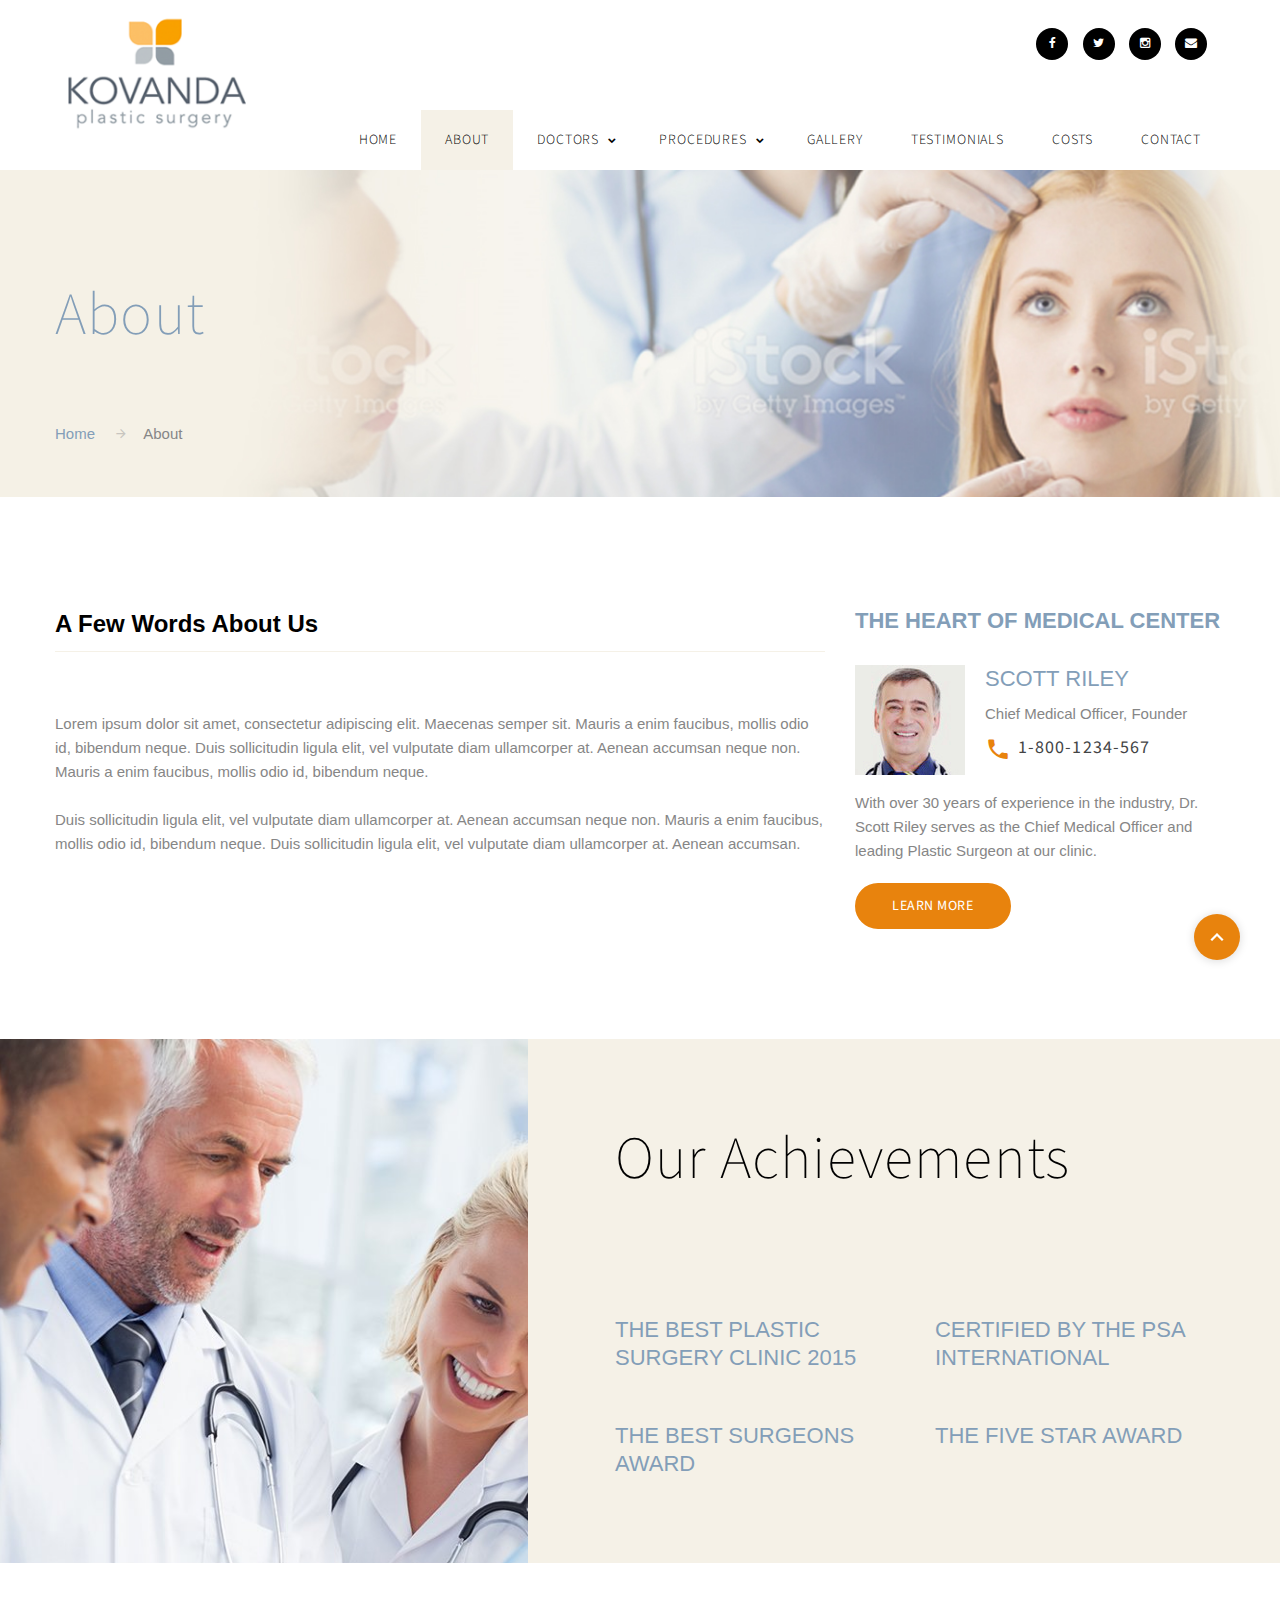
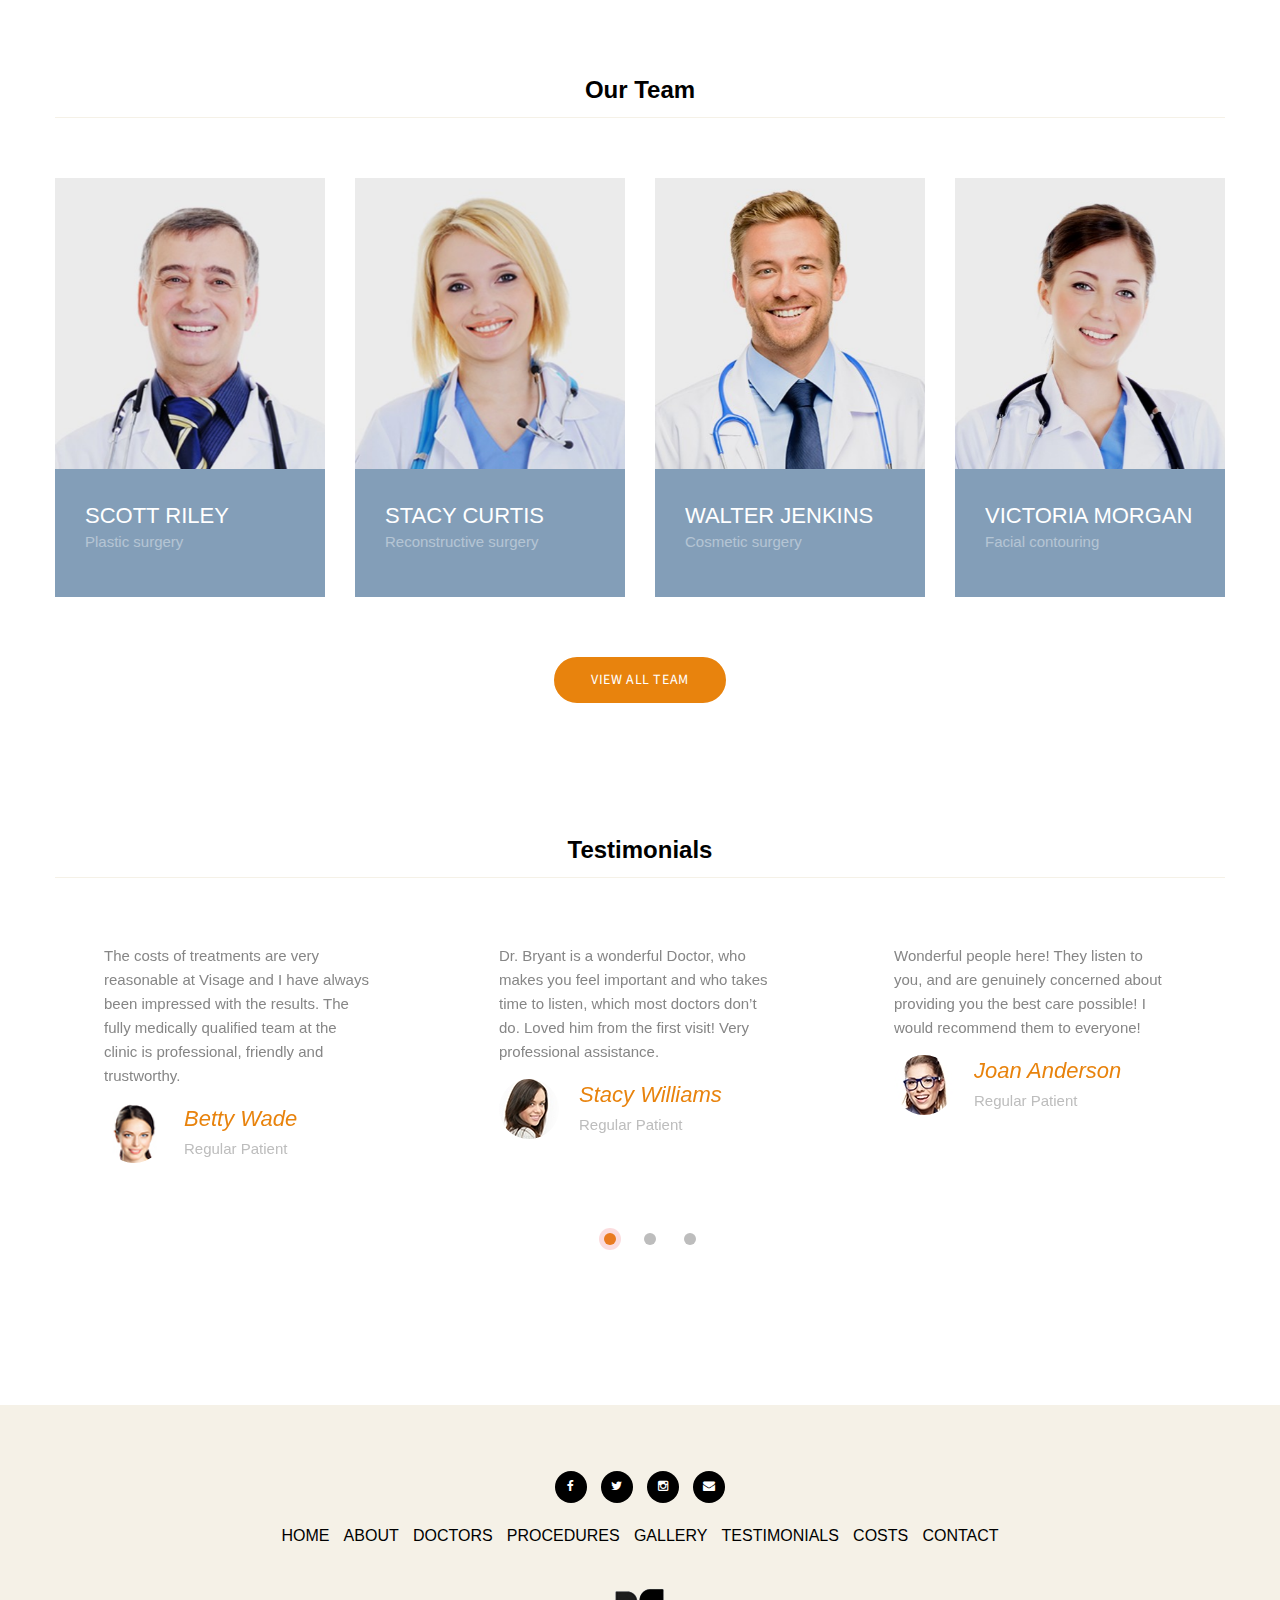
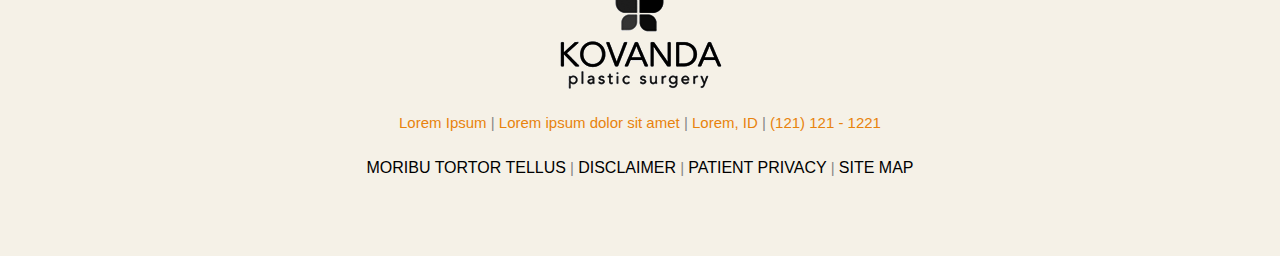
==== about.html @ bd9ad642 "saving before trying something weird" ====
<!DOCTYPE html>
<html lang="en" class="wide wow-animation smoothscroll scrollTo">
  <head>
    <!-- Site Title-->
    <title>Kovanda plastic surgery</title>
    <meta charset="utf-8">
    <meta name="format-detection" content="telephone=no">
    <meta name="viewport" content="width=device-width, height=device-height, initial-scale=1.0, maximum-scale=1.0, user-scalable=0">
    <meta http-equiv="X-UA-Compatible" content="IE=Edge">
    <meta name="keywords" content="Visage design multipurpose template">
    <meta name="date" content="Dec 26">
    <link rel="icon" href="images/favicon.jpg" type="image/x-icon">
    <!-- Stylesheets-->
    <link href="https://fonts.googleapis.com/css?family=Source+Sans+Pro:200,300,400,700,900" rel="stylesheet">
    <link rel="stylesheet" href="css/kovanda.css">
    <link rel="stylesheet" href="css/style.css">
    <!--[if lt IE 10]>
    <div style="background: #212121; padding: 10px 0; box-shadow: 3px 3px 5px 0 rgba(0,0,0,.3); clear: both; text-align:center; position: relative; z-index:1;"><a href="http://windows.microsoft.com/en-US/internet-explorer/"><img src="images/ie8-panel/warning_bar_0000_us.jpg" border="0" height="42" width="820" alt="You are using an outdated browser. For a faster, safer browsing experience, upgrade for free today."></a></div>
    <script src="js/html5shiv.min.js"></script>
    <![endif]-->
  </head>
  <body>
    <!-- Page-->
    <div class="page text-center">
      <!-- Page Head-->
      <header class="page-head">
        <!-- RD Navbar minimal-->
        <div class="rd-navbar-wrap">
          <nav data-md-device-layout="rd-navbar-fixed" data-lg-device-layout="rd-navbar-static" class="rd-navbar rd-navbar-minimal rd-navbar-light" data-lg-auto-height="true" data-md-layout="rd-navbar-static" data-lg-layout="rd-navbar-static" data-lg-stick-up="true">
            <div class="rd-navbar-inner">
              <div class="rd-navbar-top-panel">
                <address class="contact-info reveal-sm-inline-block text-left offset-none">
                  <div class="rd-navbar-brand veil reveal-md-inline-block"><a href="index.html"><img width='203' height='70' class='img-responsive' src='images/logo.png' alt=''/></a></div>
                </address>
                <!--Navbar Brand-->
                <ul class="list-inline">
                  <li><a href="http://facebook.com" class="icon fa fa-facebook icon-xxs icon-circle icon-gray-light"></a></li>
                  <li><a href="http://twitter.com" class="icon fa fa-twitter icon-xxs icon-circle icon-gray-light"></a></li>
                  <li><a href="http://instagram.com" class="icon fa fa-instagram icon-xxs icon-circle icon-gray-light"></a></li>
                  <li style="margin-right: 18px"><a href="http://instagram.com" class="icon fa fa-envelope icon-xxs icon-circle icon-gray-light"></a></li>
                            
                </ul>
              </div>
              <!-- RD Navbar Panel-->
              <div class="rd-navbar-panel">
                <!-- RD Navbar Toggle-->
                <button data-rd-navbar-toggle=".rd-navbar, .rd-navbar-nav-wrap" class="rd-navbar-toggle"><span></span></button>
                <!--Navbar Brand-->
                <div class="rd-navbar-brand veil-md"><a href="index.html"><img width='203' height='70' class='img-responsive' src='images/logo.png' alt=''/></a></div>
                <button data-rd-navbar-toggle=".rd-navbar, .rd-navbar-top-panel" class="rd-navbar-top-panel-toggle"><span></span></button>
              </div>
              <div class="rd-navbar-menu-wrap">
                <div class="rd-navbar-nav-wrap">
                  <div class="rd-navbar-mobile-scroll">
                    <!--Navbar Brand Mobile-->
                    <div class="rd-navbar-mobile-brand"><a href="index.html"><img width='203' height='70' class='img-responsive' src='images/logo-dark.png' alt=''/></a></div>
                    
                    <!-- RD Navbar Nav-->
                    <ul class="rd-navbar-nav">
                      <li><a href="index.html"><span>Home</span></a>
                      </li>
                      <li class="active"><a href="about.html"><span>About</span></a>
                      </li>
                      <li><a href="our-team.html"><span>Doctors</span></a>
                      <ul class="rd-navbar-dropdown">
                          <li><a href="team-member.html"><span class="text-middle">Dr John Doe</span></a>
                          </li>
                          <li><a href="team-member.html"><span class="text-middle">Dr Cristina Bozas</span></a>
                          </li>
                          <li><a href="team-member.html"><span class="text-middle">Dr Christian Portland</span></a>
                          </li>
                          <li><a href="team-member.html"><span class="text-middle">Dr Kent</span></a>
                          </li>
                        </ul>
                      </li>
                      
                      <li><a href="services.html"><span>Procedures</span></a>
                      <ul class="rd-navbar-dropdown">
                          <li><a href="procedure.html"><span class="text-middle">Facelift</span></a>
                          </li>
                          <li><a href="procedure.html"><span class="text-middle">Breast Augmentation</span></a>
                          </li>
                          <li><a href="procedure.html"><span class="text-middle">Tummy Tuck</span></a>
                          </li>
                          <li><a href="procedure.html"><span class="text-middle">Liposuction</span></a>
                          </li>
                        </ul>
                      </li>
              
                      <li><a href="grid-gallery.html"><span>Gallery</span></a>
                      </li>

                      <li><a href="testimonials.html"><span>Testimonials</span></a>
                      </li>
                      
                      <li><a href="costs.html"><span>Costs</span></a>
                      </li>

                      <li><a href="contacts.html"><span>Contact</span></a>
                      </li>
                    </ul>
                  </div>
                </div>
                <!--RD Navbar Search-->
                
              </div>
            </div>
          </nav>
        </div>
      </header>
      <!-- Modern Breadcrumbs-->
      <section class="breadcrumb-modern text-md-left" style="background-image: url(images/backgrounds/background-breadcrumbs-01-1920x345.jpg)">
        <div class="shell section-34 section-md-top-110 section-md-bottom-41">
          <h2>About</h2>
          <ul class="list-inline list-inline-arrows p offset-top-34 offset-md-top-70">
            <li><a href="index.html" class="breadcrumbsheader">Home</a></li>
            <li>About
            </li>
          </ul>
        </div>
      </section>
      <!-- Page Content-->
      <main class="page-content">
        <!-- a few words about us-->
        <section class="section-98 section-sm-110 text-left">
          <div class="shell">
            <div class="range range-xs-center">
              <div class="cell-xs-10 cell-md-8">
                <h4>A Few Words About Us</h4>
                <hr class="text-subline">
                <div class="offset-top-41 offset-lg-top-60">
                  <p>Lorem ipsum dolor sit amet, consectetur adipiscing elit. Maecenas semper sit. Mauris a enim faucibus, mollis odio id, bibendum neque. Duis sollicitudin ligula elit, vel vulputate diam ullamcorper at. Aenean accumsan neque non. Mauris a enim faucibus, mollis odio id, bibendum neque.<br><br>
Duis sollicitudin ligula elit, vel vulputate diam ullamcorper at. Aenean accumsan neque non. Mauris a enim faucibus, mollis odio id, bibendum neque. Duis sollicitudin ligula elit, vel vulputate diam ullamcorper at. Aenean accumsan.</p>
                </div>
              </div>
              <div class="cell-xs-10 cell-md-4 offset-top-41 offset-md-top-0">
                <h5 style="font-weight:900;">the heart of medical center</h5>
                <div class="offset-top-30">
                  <div class="unit unit-xl-horizontal unit-lg-horizontal unit-md-vertical unit-sm-horizontal unit-xs-horizontal unit-spacing-sm">
                    <div class="unit-left"><img src="images/users/user-scott-riley-110x110.jpg" width="110" height="110" alt="" class="img-responsive"/>
                    </div>
                    <div class="unit-body">
                      <h5>Scott Riley</h5>
                      <p>Chief Medical Officer, Founder</p>
                      <div class="p unit unit-spacing-xxs unit-horizontal">
                        <div class="unit-left"><span class="icon icon-xs mdi mdi-phone text-primary"></span></div>
                        <div class="unit-body"><a href="callto:#" class="h6">1-800-1234-567</a></div>
                      </div>
                    </div>
                  </div>
                  <p>With over 30 years of experience in the industry, Dr. Scott Riley serves as the Chief Medical Officer and leading Plastic Surgeon at our clinic.</p>
                  <div class="offset-top-20">
                    <a href="team-member.html" class="btn btn-primary btn-ellipse">Learn More</a>
                  </div>
                </div>
              </div>
            </div>
          </div>
        </section>
        <!-- Our Achievements-->
        <section class="text-sm-left bg-white-liac">
          <div class="shell-wide">
            <div class="range range-xs-center">
              <div class="cell-lg-5 cell-xl-4 section-90 section-md-122 context-md-dark bg-image-md-fullwidth-1 bg-image-md-fullwidth-1-left veil reveal-lg-block"></div>
              <div class="cell-sm-10 cell-md-12 cell-lg-7 cell-xl-8 section-85">
                <div class="inset-md-left-60 inset-xl-left-100">
                  <h2 style="color:#000">Our Achievements</h2>
                  
                  <div class="offset-sm-top-40 offset-top-70">
                    <div class="range">
                      <div class="cell-md-12 cell-xl-9">
                        <div class="range">
                          <div class="cell-md-6 offset-md-top-50">
                            <!-- Icon Box Type 2-->
                            <div class="unit unit-sm unit-sm-horizontal unit-spacing-sm text-sm-left unit-middle">
                              <div class="unit-body">
                                <h5>The Best Plastic Surgery Clinic 2015</h5>
                              </div>
                            </div>
                          </div>
                          <div class="cell-md-6 offset-md-top-50">
                            <!-- Icon Box Type 2-->
                            <div class="unit unit-sm unit-sm-horizontal unit-spacing-sm text-sm-left unit-middle">
                              <div class="unit-body">
                                <h5>Certified by the PSA International</h5>
                              </div>
                            </div>
                          </div>
                          <div class="cell-md-6 offset-md-top-50">
                            <!-- Icon Box Type 2-->
                            <div class="unit unit-sm unit-sm-horizontal unit-spacing-sm text-sm-left unit-middle">
                              <div class="unit-body">
                                <h5>The Best Surgeons Award</h5>
                              </div>                            
                            </div>
                          </div>
                          <div class="cell-md-6 offset-md-top-50">
                            <!-- Icon Box Type 2-->
                            <div class="unit unit-sm unit-sm-horizontal unit-spacing-sm text-sm-left unit-middle">
                              <div class="unit-body">
                                <h5>The Five Star Award</h5>
                              </div>
                            </div>
                          </div>
                        </div>
                      </div>
                    </div>
                  </div>
                </div>
              </div>
            </div>
          </div>
        </section>
        <!-- Our team-->
        <section class="section-98 section-sm-110">
          <div class="shell">
            <h4>Our Team</h4>
            <hr class="text-subline">
            <div class="offset-top-41 offset-lg-top-60">
              <div class="range range-xs-center">
                <div class="cell-xs-8 cell-sm-7 cell-md-3">
                  <!-- Thumbnail Josip-->
                  <figure class="thumbnail-josip"><a href="team-member.html"><img width="270" height="270" src="images/pages/our-team-05-384x410.jpg" alt=""/></a>
                    <div class="thumbnail-desc">
                      <h5 class="thumbnail-josip-title text-bold text-white">Scott Riley</h5>
                      <p class="veil reveal-md-block text-white offset-top-0">Plastic surgery</p>
                    </div>
                    <figcaption><a href="team-member.html" class="btn btn-block btn-rect text-md-left btn-java">view full profile</a></figcaption>
                  </figure>
                </div>
                <div class="cell-xs-8 cell-sm-7 cell-md-3 offset-top-41 offset-md-top-0">
                  <!-- Thumbnail Josip-->
                  <figure class="thumbnail-josip"><a href="team-member.html"><img width="270" height="270" src="images/pages/our-team-09-384x410.jpg" alt=""/></a>
                    <div class="thumbnail-desc">
                      <h5 class="thumbnail-josip-title text-bold text-white">Stacy Curtis</h5>
                      <p class="veil reveal-md-block text-white offset-top-0">Reconstructive surgery</p>
                    </div>
                    <figcaption><a href="team-member.html" class="btn btn-block btn-rect text-md-left btn-java">view full profile</a></figcaption>
                  </figure>
                </div>
                <div class="cell-xs-8 cell-sm-7 cell-md-3 offset-top-41 offset-md-top-0">
                  <!-- Thumbnail Josip-->
                  <figure class="thumbnail-josip"><a href="team-member.html"><img width="270" height="270" src="images/pages/our-team-07-384x410.jpg" alt=""/></a>
                    <div class="thumbnail-desc">
                      <h5 class="thumbnail-josip-title text-bold text-white">Walter Jenkins</h5>
                      <p class="veil reveal-md-block text-white offset-top-0">Cosmetic surgery</p>
                    </div>
                    <figcaption><a href="team-member.html" class="btn btn-block btn-rect text-md-left btn-java">view full profile</a></figcaption>
                  </figure>
                </div>
                <div class="cell-xs-8 cell-sm-7 cell-md-3 offset-top-41 offset-md-top-0">
                  <!-- Thumbnail Josip-->
                  <figure class="thumbnail-josip"><a href="team-member.html"><img width="270" height="270" src="images/pages/our-team-08-384x410.jpg" alt=""/></a>
                    <div class="thumbnail-desc">
                      <h5 class="thumbnail-josip-title text-bold text-white">Victoria Morgan</h5>
                      <p class="veil reveal-md-block text-white offset-top-0">Facial contouring</p>
                    </div>
                    <figcaption><a href="team-member.html" class="btn btn-block btn-rect text-md-left btn-java">view full profile</a></figcaption>
                  </figure>
                </div>
              </div>
              
              <div class="offset-top-60"><a href="our-team.html" class="btn btn-ellipse btn-primary">View all Team</a></div>
            </div>
          </div>
        </section>
        <!-- testimonials-->
        <section class="section-20 section-sm-20">
          <div class="shell">
            <h4>Testimonials</h4>
            <hr class="text-subline">
            <div class="offset-top-66">
              <div data-loop="false" data-margin="15" data-items="1" data-dots="true" data-mouse-drag="false" data-md-items="3" data-nav="false" class="owl-carousel owl-carousel-default owl-carousel-class-light">
                <div class="owl-item">
                  <blockquote class="quote quote-classic">
                    <div class="quote-body">
                      <p class="text-gray-dark font-size-15">
                        <q>The costs of treatments are very reasonable at Visage and I have always been impressed with the results. The fully medically qualified team at the clinic is professional, friendly and trustworthy.</q>
                      </p>
                      <div class="quote-meta unit unit-horizontal unit-spacing-sm unit-middle">
                        <div class="unit-left unit-item-narrow"><img width="60" height="60" src="images/users/user-betty-wade-60x60.jpg" alt="" class="img-circle quote-img"/></div>
                        <div class="unit-body unit-item-wide">
                          <h5 class="quote-author text-capitalize text-bold text-primary">
                            <cite class="text-normal">Betty Wade</cite>
                          </h5>
                          <p class="quote-desc text-capitalize text-gray">Regular Patient</p>
                        </div>
                      </div>
                    </div>
                  </blockquote>
                </div>
                <div class="owl-item">
                  <blockquote class="quote quote-classic">
                    <div class="quote-body">
                      <p class="text-gray-dark font-size-15">
                        <q>Dr. Bryant is a wonderful Doctor, who makes you feel important and who takes time to listen, which most doctors don’t do. Loved him from the first visit! Very professional assistance.</q>
                      </p>
                      <div class="quote-meta unit unit-horizontal unit-spacing-sm unit-middle">
                        <div class="unit-left unit-item-narrow"><img width="60" height="60" src="images/users/user-bryan-green-60x60.jpg" alt="" class="img-circle quote-img"/></div>
                        <div class="unit-body unit-item-wide">
                          <h5 class="quote-author text-capitalize text-bold text-primary">
                            <cite class="text-normal">Stacy Williams</cite>
                          </h5>
                          <p class="quote-desc text-capitalize text-gray">Regular Patient</p>
                        </div>
                      </div>
                    </div>
                  </blockquote>
                </div>
                <div class="owl-item">
                  <blockquote class="quote quote-classic">
                    <div class="quote-body">
                      <p class="text-gray-dark font-size-15">
                        <q>Wonderful people here! They listen to you, and are genuinely concerned about providing you the best care possible! I would recommend them to everyone!</q>
                      </p>
                      <div class="quote-meta unit unit-horizontal unit-spacing-sm unit-middle">
                        <div class="unit-left unit-item-narrow"><img width="60" height="60" src="images/users/user-joan-anderson-60x60.jpg" alt="" class="img-circle quote-img"/></div>
                        <div class="unit-body unit-item-wide">
                          <h5 class="quote-author text-capitalize text-bold text-primary">
                            <cite class="text-normal">Joan Anderson</cite>
                          </h5>
                          <p class="quote-desc text-capitalize text-gray">Regular Patient</p>
                        </div>
                      </div>
                    </div>
                  </blockquote>
                </div>
                <div class="owl-item">
                  <blockquote class="quote quote-classic">
                    <div class="quote-body">
                      <p class="text-gray-dark font-size-15">
                        <q>The costs of treatments are very reasonable at Visage and I have always been impressed with the results. The fully medically qualified team at the clinic is professional, friendly and trustworthy.</q>
                      </p>
                      <div class="quote-meta unit unit-horizontal unit-spacing-sm unit-middle">
                        <div class="unit-left unit-item-narrow"><img width="60" height="60" src="images/users/user-betty-wade-60x60.jpg" alt="" class="img-circle quote-img"/></div>
                        <div class="unit-body unit-item-wide">
                          <h5 class="quote-author text-capitalize text-bold text-primary">
                            <cite class="text-normal">Betty Wade</cite>
                          </h5>
                          <p class="quote-desc text-capitalize text-gray text-italic">Regular Patient</p>
                        </div>
                      </div>
                    </div>
                  </blockquote>
                </div>
                <div class="owl-item">
                  <blockquote class="quote quote-classic">
                    <div class="quote-body">
                      <p class="text-gray-dark font-size-15">
                        <q>Dr. Bryant is a wonderful Doctor, who makes you feel important and who takes time to listen, which most doctors don’t do. Loved him from the first visit! Very professional assistance.</q>
                      </p>
                      <div class="quote-meta unit unit-horizontal unit-spacing-sm unit-middle">
                        <div class="unit-left unit-item-narrow"><img width="60" height="60" src="images/users/user-bryan-green-60x60.jpg" alt="" class="img-circle quote-img"/></div>
                        <div class="unit-body unit-item-wide">
                          <h5 class="quote-author text-capitalize text-bold text-primary">
                            <cite class="text-normal">Stacy Williams</cite>
                          </h5>
                          <p class="quote-desc text-capitalize text-gray text-italic">Regular Patient</p>
                        </div>
                      </div>
                    </div>
                  </blockquote>
                </div>
                <div class="owl-item">
                  <blockquote class="quote quote-classic">
                    <div class="quote-body">
                      <p class="text-gray-dark font-size-15">
                        <q>Wonderful people here! They listen to you, and are genuinely concerned about providing you the best care possible! I would recommend them to everyone!</q>
                      </p>
                      <div class="quote-meta unit unit-horizontal unit-spacing-sm unit-middle">
                        <div class="unit-left unit-item-narrow"><img width="60" height="60" src="images/users/user-joan-anderson-60x60.jpg" alt="" class="img-circle quote-img"/></div>
                        <div class="unit-body unit-item-wide">
                          <h5 class="quote-author text-capitalize text-bold text-primary">
                            <cite class="text-normal">Joan Anderson</cite>
                          </h5>
                          <p class="quote-desc text-capitalize text-gray text-italic">Regular Patient</p>
                        </div>
                      </div>
                    </div>
                  </blockquote>
                </div>
                <div class="owl-item">
                  <blockquote class="quote quote-classic">
                    <div class="quote-body">
                      <p class="text-gray-dark font-size-15">
                        <q>The costs of treatments are very reasonable at Visage and I have always been impressed with the results. The fully medically qualified team at the clinic is professional, friendly and trustworthy.</q>
                      </p>
                      <div class="quote-meta unit unit-horizontal unit-spacing-sm unit-middle">
                        <div class="unit-left unit-item-narrow"><img width="60" height="60" src="images/users/user-betty-wade-60x60.jpg" alt="" class="img-circle quote-img"/></div>
                        <div class="unit-body unit-item-wide">
                          <h5 class="quote-author text-capitalize text-bold text-primary">
                            <cite class="text-normal">Betty Wade</cite>
                          </h5>
                          <p class="quote-desc text-capitalize text-gray text-italic">Regular Patient</p>
                        </div>
                      </div>
                    </div>
                  </blockquote>
                </div>
                <div class="owl-item">
                  <blockquote class="quote quote-classic">
                    <div class="quote-body">
                      <p class="text-gray-dark font-size-15">
                        <q>Dr. Bryant is a wonderful Doctor, who makes you feel important and who takes time to listen, which most doctors don’t do. Loved him from the first visit! Very professional assistance.</q>
                      </p>
                      <div class="quote-meta unit unit-horizontal unit-spacing-sm unit-middle">
                        <div class="unit-left unit-item-narrow"><img width="60" height="60" src="images/users/user-bryan-green-60x60.jpg" alt="" class="img-circle quote-img"/></div>
                        <div class="unit-body unit-item-wide">
                          <h5 class="quote-author text-capitalize text-bold text-primary">
                            <cite class="text-normal">Stacy Williams</cite>
                          </h5>
                          <p class="quote-desc text-capitalize text-gray text-italic">Regular Patient</p>
                        </div>
                      </div>
                    </div>
                  </blockquote>
                </div>
                <div class="owl-item">
                  <blockquote class="quote quote-classic">
                    <div class="quote-body">
                      <p class="text-gray-dark font-size-15">
                        <q>Wonderful people here! They listen to you, and are genuinely concerned about providing you the best care possible! I would recommend them to everyone!</q>
                      </p>
                      <div class="quote-meta unit unit-horizontal unit-spacing-sm unit-middle">
                        <div class="unit-left unit-item-narrow"><img width="60" height="60" src="images/users/user-joan-anderson-60x60.jpg" alt="" class="img-circle quote-img"/></div>
                        <div class="unit-body unit-item-wide">
                          <h5 class="quote-author text-capitalize text-bold text-primary">
                            <cite class="text-normal">Joan Anderson</cite>
                          </h5>
                          <p class="quote-desc text-capitalize text-gray text-italic">Regular Patient</p>
                        </div>
                      </div>
                    </div>
                  </blockquote>
                </div>
              </div>
            </div>
          </div>
        </section>
      </main>
      <!-- Page Footer-->
      <!-- Default footer-->
      <footer class="section-relative section-34 section-md-66 page-footer context-light">
        <div class="shell">
          <div class="inset-xl-left-30">
            <div class="range-sm-center">
              <ul class="list-inline">
                <li><a href="http://facebook.com" class="icon fa fa-facebook icon-xxs icon-circle icon-gray-light"></a></li>
                <li><a href="http://twitter.com" class="icon fa fa-twitter icon-xxs icon-circle icon-gray-light"></a></li>
                <li><a href="http://instagram.com" class="icon fa fa-instagram icon-xxs icon-circle icon-gray-light"></a></li>
                <li><a href="http://instagram.com" class="icon fa fa-envelope icon-xxs icon-circle icon-gray-light"></a></li>            
              </ul>
          </div>
          <div class="range range-sm-center">
              <ul class="list-inline footermenu">
                <li><a href="index.html">Home</a></li>
                <li><a href="about.html">About</a></li>
                <li><a href="our_team.html">Doctors</a></li>
                <li><a href="services.html">Procedures</a></li>
                <li><a href="grid-gallery.html">Gallery</a></li>
                <li><a href="testimonials.html">Testimonials</a></li>
                <li><a href="costs.html">Costs</a></li>
                <li><a href="contacts.html">Contact</a></li>              
              </ul>
          </div>
          <div class="offset-top-20">
            <img src="images/logo-dark.png">
          </div>
          <div class="offset-top-20">
            <p><a href="">Lorem Ipsum</a> | <a href="">Lorem ipsum dolor sit amet</a> | <a href="">Lorem, ID</a> | <a href="">(121) 121 - 1221</a>
          </div>
          <div class="offset-top-20 footermenu">
            <p><a href="">Moribu Tortor Tellus</a> | <a href="">Disclaimer</a> | <a href="">Patient Privacy</a> | <a href="">Site Map</a>
          </div>
        </div>
      </footer>
    </div>
    <!-- Global Mailform Output-->
    <div id="form-output-global" class="snackbars"></div>
    <!-- PhotoSwipe Gallery-->
    <div tabindex="-1" role="dialog" aria-hidden="true" class="pswp">
      <div class="pswp__bg"></div>
      <div class="pswp__scroll-wrap">
        <div class="pswp__container">
          <div class="pswp__item"></div>
          <div class="pswp__item"></div>
          <div class="pswp__item"></div>
        </div>
        <div class="pswp__ui pswp__ui--hidden">
          <div class="pswp__top-bar">
            <div class="pswp__counter"></div>
            <button title="Close (Esc)" class="pswp__button pswp__button--close"></button>
            <button title="Share" class="pswp__button pswp__button--share"></button>
            <button title="Toggle fullscreen" class="pswp__button pswp__button--fs"></button>
            <button title="Zoom in/out" class="pswp__button pswp__button--zoom"></button>
            <div class="pswp__preloader">
              <div class="pswp__preloader__icn">
                <div class="pswp__preloader__cut">
                  <div class="pswp__preloader__donut"></div>
                </div>
              </div>
            </div>
          </div>
          <div class="pswp__share-modal pswp__share-modal--hidden pswp__single-tap">
            <div class="pswp__share-tooltip"></div>
          </div>
          <button title="Previous (arrow left)" class="pswp__button pswp__button--arrow--left"></button>
          <button title="Next (arrow right)" class="pswp__button pswp__button--arrow--right"></button>
          <div class="pswp__caption">
            <div class="pswp__caption__center"></div>
          </div>
        </div>
      </div>
    </div>
    <!-- Java script-->
    <script src="js/core.min.js"></script>
    <script src="js/script.js"></script>
  </body>
</html>
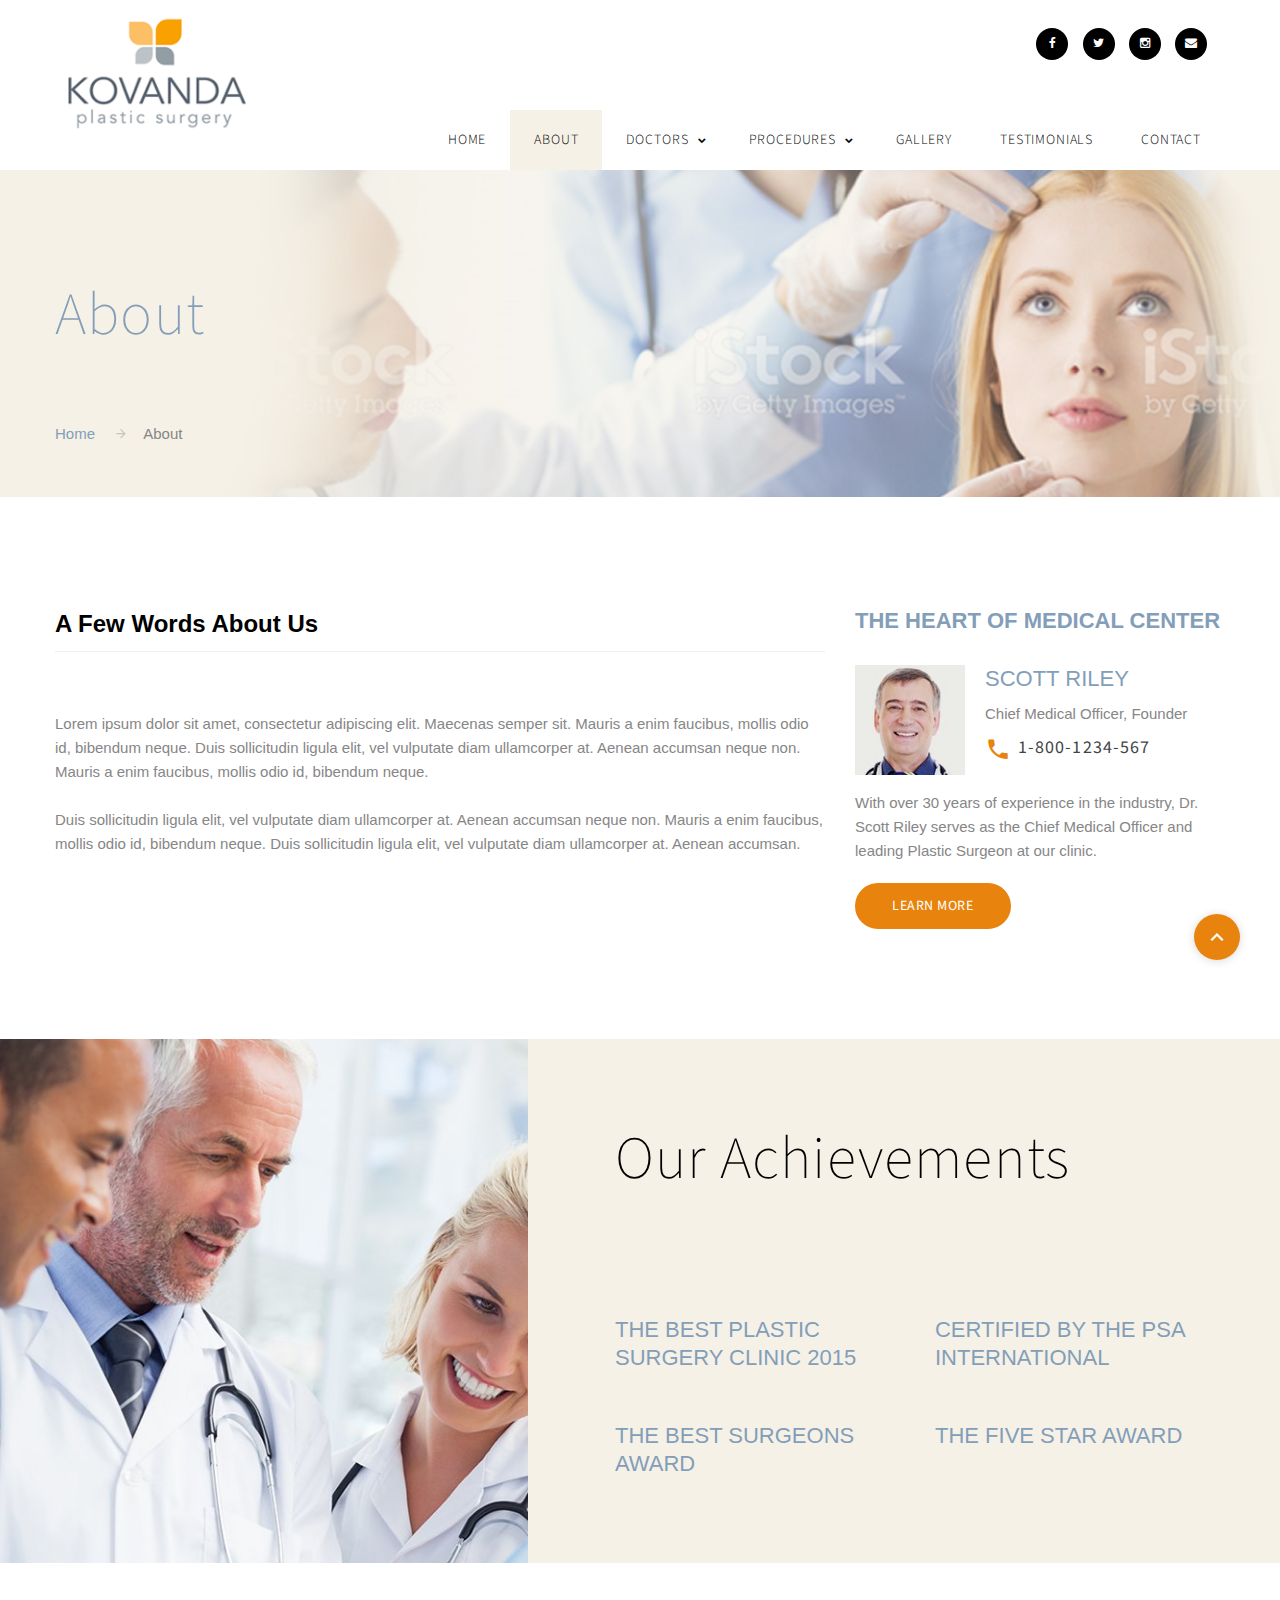
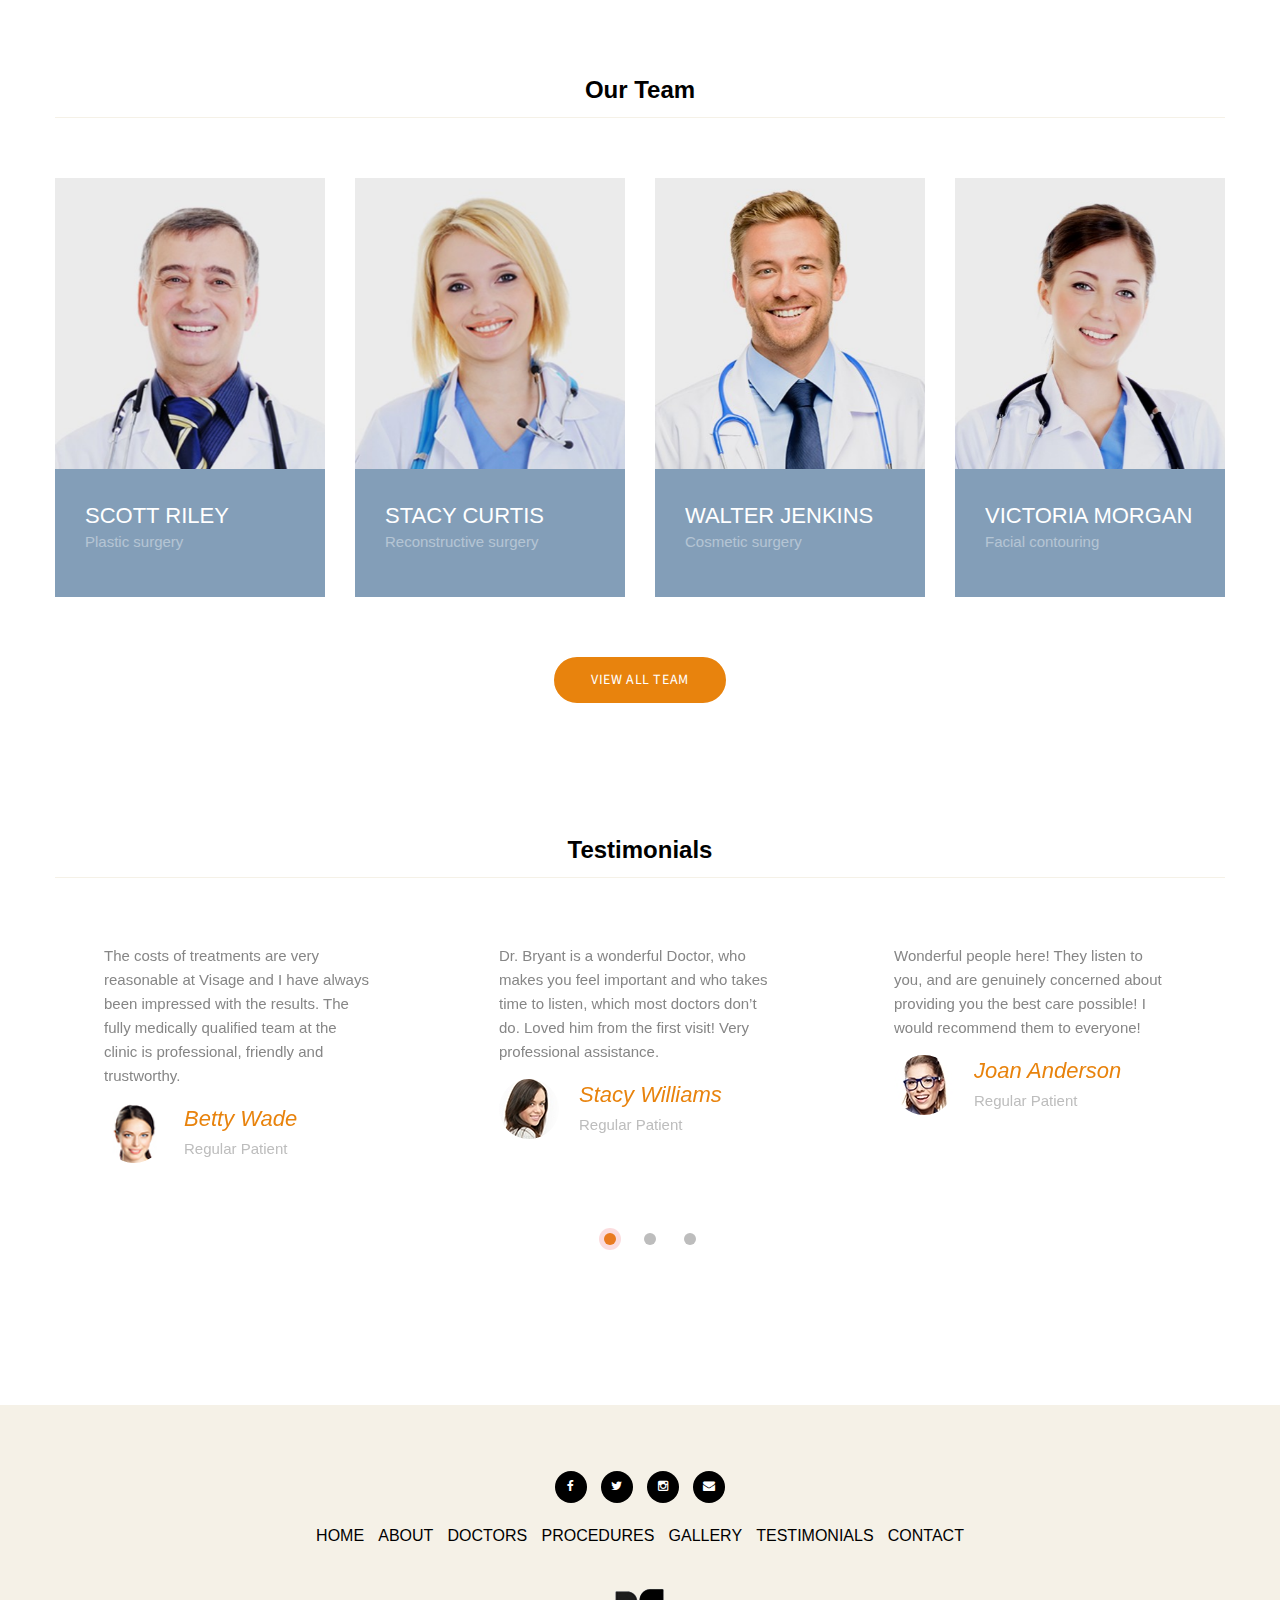
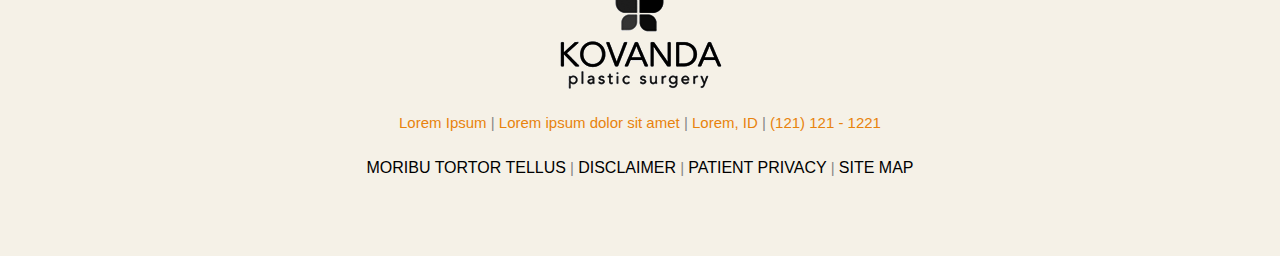
==== commit 00ef2119: "done for now" ====
--- a/about.html
+++ b/about.html
@@ -53,7 +53,7 @@
                 <div class="rd-navbar-nav-wrap">
                   <div class="rd-navbar-mobile-scroll">
                     <!--Navbar Brand Mobile-->
-                    <div class="rd-navbar-mobile-brand"><a href="index.html"><img width='203' height='70' class='img-responsive' src='images/logo-dark.png' alt=''/></a></div>
+                    <div class="rd-navbar-mobile-brand"><a href="index.html"><img width='203' height='70' class='img-responsive' src='images/logo.png' alt=''/></a></div>
                     
                     <!-- RD Navbar Nav-->
                     <ul class="rd-navbar-nav">
@@ -91,10 +91,7 @@
                       </li>
 
                       <li><a href="testimonials.html"><span>Testimonials</span></a>
-                      </li>
-                      
-                      <li><a href="costs.html"><span>Costs</span></a>
-                      </li>
+                      </li>                  
 
                       <li><a href="contacts.html"><span>Contact</span></a>
                       </li>
@@ -450,8 +447,8 @@
                 <li><a href="http://instagram.com" class="icon fa fa-instagram icon-xxs icon-circle icon-gray-light"></a></li>
                 <li><a href="http://instagram.com" class="icon fa fa-envelope icon-xxs icon-circle icon-gray-light"></a></li>            
               </ul>
-          </div>
-          <div class="range range-sm-center">
+            </div>
+            <div class="range range-sm-center">
               <ul class="list-inline footermenu">
                 <li><a href="index.html">Home</a></li>
                 <li><a href="about.html">About</a></li>
@@ -459,22 +456,21 @@
                 <li><a href="services.html">Procedures</a></li>
                 <li><a href="grid-gallery.html">Gallery</a></li>
                 <li><a href="testimonials.html">Testimonials</a></li>
-                <li><a href="costs.html">Costs</a></li>
                 <li><a href="contacts.html">Contact</a></li>              
               </ul>
-          </div>
-          <div class="offset-top-20">
-            <img src="images/logo-dark.png">
-          </div>
-          <div class="offset-top-20">
-            <p><a href="">Lorem Ipsum</a> | <a href="">Lorem ipsum dolor sit amet</a> | <a href="">Lorem, ID</a> | <a href="">(121) 121 - 1221</a>
-          </div>
-          <div class="offset-top-20 footermenu">
-            <p><a href="">Moribu Tortor Tellus</a> | <a href="">Disclaimer</a> | <a href="">Patient Privacy</a> | <a href="">Site Map</a>
+            </div>
+            <div class="offset-top-20">
+              <img src="images/logo-dark.png">
+            </div>
+            <div class="offset-top-20">
+              <p><a href="">Lorem Ipsum</a> | <a href="">Lorem ipsum dolor sit amet</a> | <a href="">Lorem, ID</a> | <a href="">(121) 121 - 1221</a></p>
+            </div>
+            <div class="offset-top-20 footermenu">
+              <p><a href="">Moribu Tortor Tellus</a> | <a href="">Disclaimer</a> | <a href="">Patient Privacy</a> | <a href="">Site Map</a></p>
+            </div>
           </div>
         </div>
       </footer>
-    </div>
     <!-- Global Mailform Output-->
     <div id="form-output-global" class="snackbars"></div>
     <!-- PhotoSwipe Gallery-->
--- a/css/style.css
+++ b/css/style.css
@@ -505,11 +505,12 @@
   font-size: 16px;
   text-transform: uppercase;
 }
-.footermenu li>a:hover{
+.footermenu li>a:hover, .footermenu a:hover{
   font-weight:300;
   color:#999;
   font-size: 16px;
   text-transform: uppercase;
+  text-decoration: none;
 }
 footer{
   background-color:#f5f1e7;
@@ -24224,7 +24225,7 @@
   bottom: 0;
   right: 0;
   left: 0;
-  background: rgba(236, 96, 106, 0.7);
+  background: rgba(232, 131, 13, 0.7);
   z-index: 2;
   transition: .22s ease-in;
 }
@@ -37755,6 +37756,13 @@
 .rd-navbar-logo-center.rd-navbar-static .rd-navbar-nav-wrap, .rd-navbar-logo-center.rd-navbar-static .rd-navbar-panel, .rd-navbar-logo-center.rd-navbar-static .rd-navbar-cart-wrap {
   transition: .3s all ease;
 }
+@media (min-width:768px){
+  .rd-navbar-nav{
+    position:absolute;
+    right:0;
+    top:0;
+  }
+}
 
 .rd-navbar-logo-center.rd-navbar-static.rd-navbar--is-stuck {
   margin-top: 0;
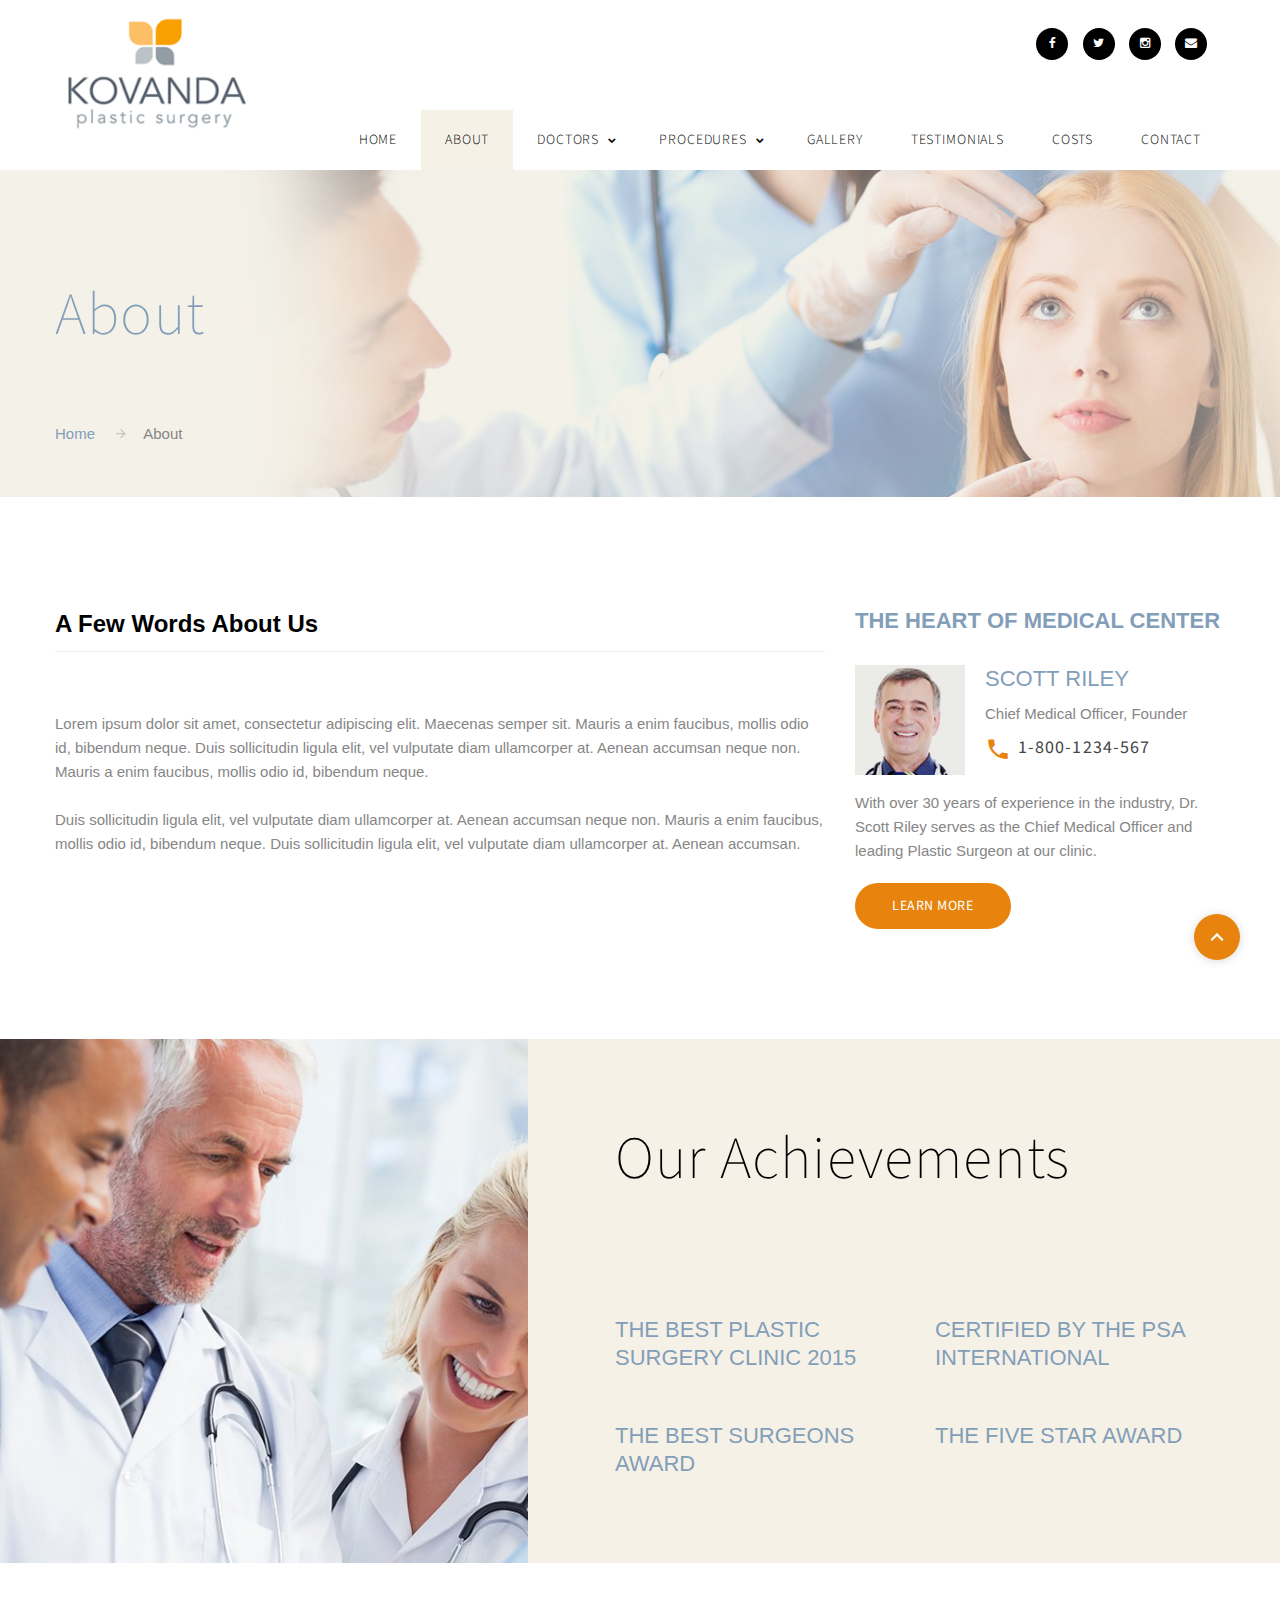
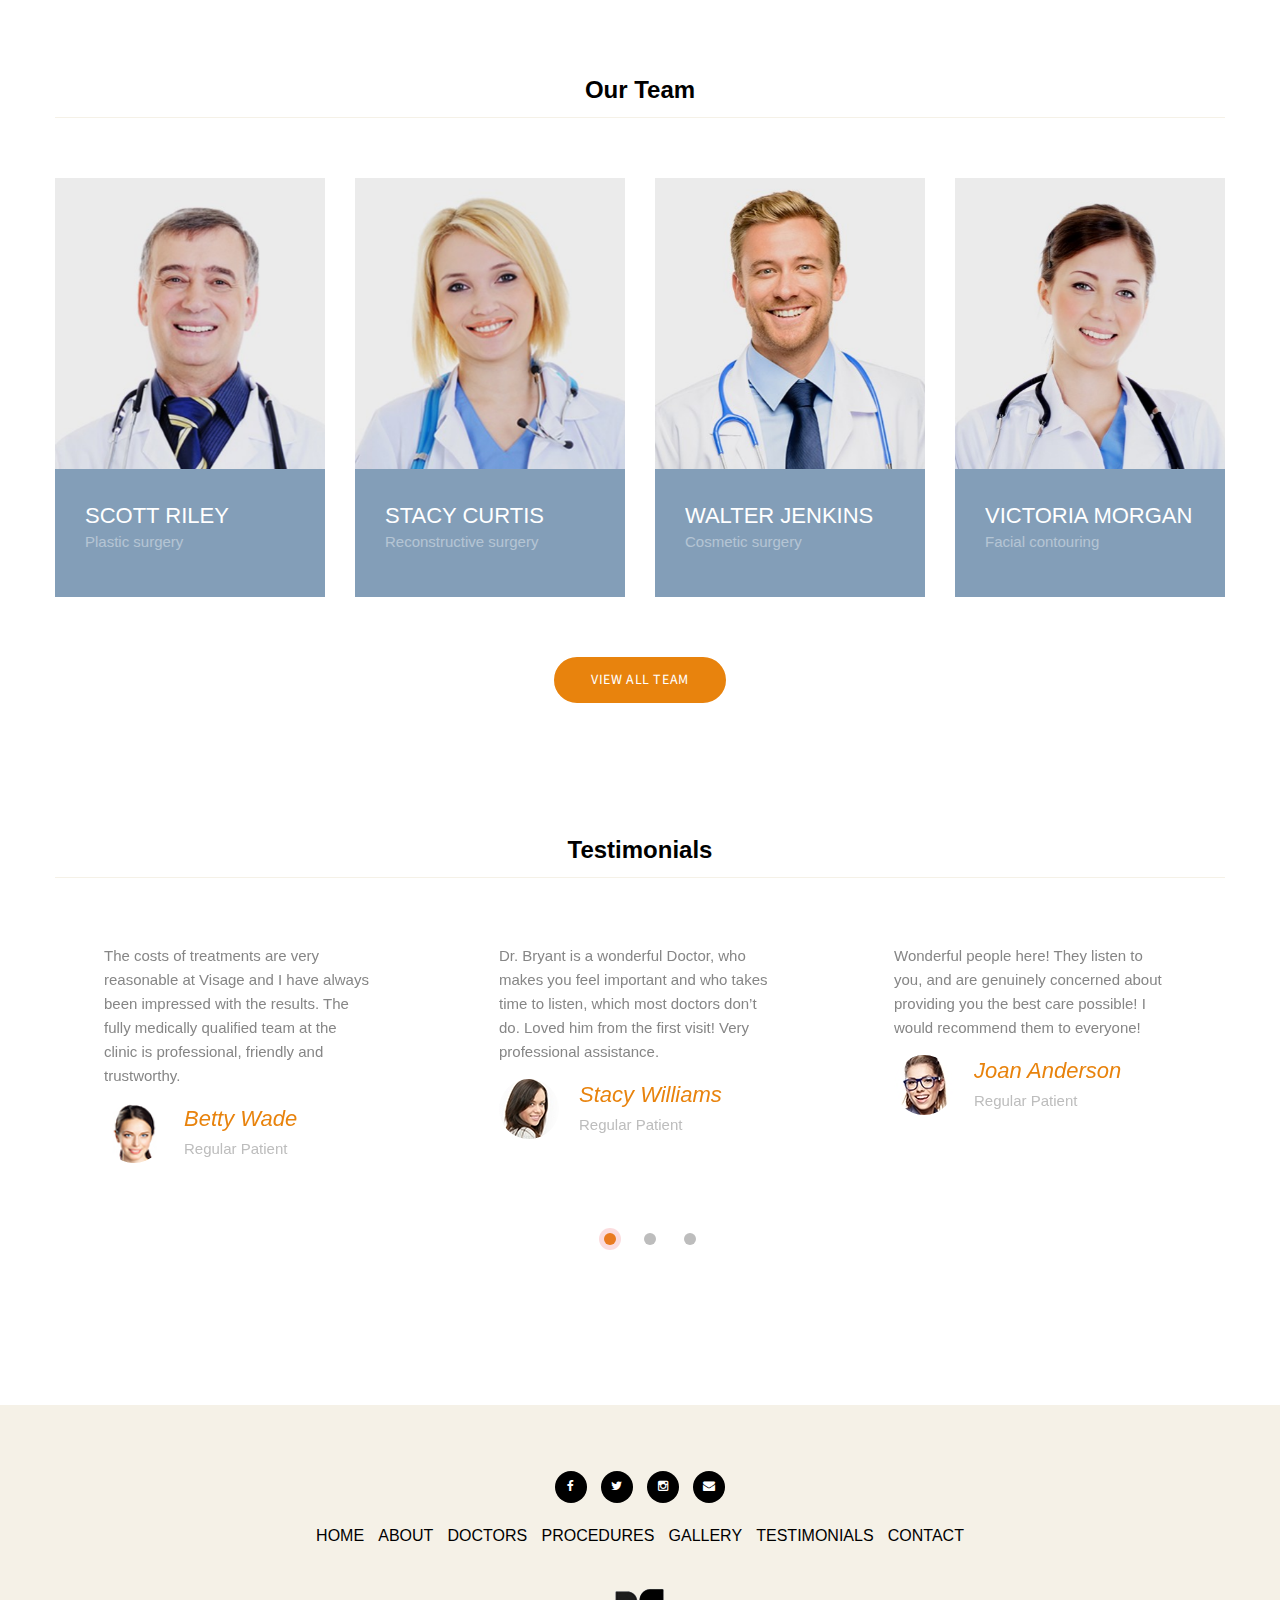
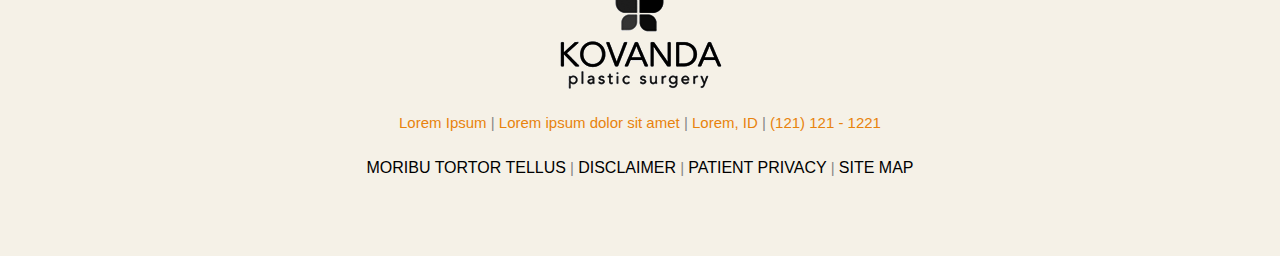
==== commit 61b8aeb0: "finished with all Cris' suggestions, done and done" ====
--- a/about.html
+++ b/about.html
@@ -37,7 +37,7 @@
                   <li><a href="http://facebook.com" class="icon fa fa-facebook icon-xxs icon-circle icon-gray-light"></a></li>
                   <li><a href="http://twitter.com" class="icon fa fa-twitter icon-xxs icon-circle icon-gray-light"></a></li>
                   <li><a href="http://instagram.com" class="icon fa fa-instagram icon-xxs icon-circle icon-gray-light"></a></li>
-                  <li style="margin-right: 18px"><a href="http://instagram.com" class="icon fa fa-envelope icon-xxs icon-circle icon-gray-light"></a></li>
+                  <li style="margin-right: 18px"><a href="mailto:#" class="icon fa fa-envelope icon-xxs icon-circle icon-gray-light"></a></li>
                             
                 </ul>
               </div>
@@ -92,7 +92,8 @@
 
                       <li><a href="testimonials.html"><span>Testimonials</span></a>
                       </li>                  
-
+                      <li><a href="costs.html"><span>Costs</span></a>
+                      </li>
                       <li><a href="contacts.html"><span>Contact</span></a>
                       </li>
                     </ul>
@@ -108,12 +109,14 @@
       <!-- Modern Breadcrumbs-->
       <section class="breadcrumb-modern text-md-left" style="background-image: url(images/backgrounds/background-breadcrumbs-01-1920x345.jpg)">
         <div class="shell section-34 section-md-top-110 section-md-bottom-41">
-          <h2>About</h2>
-          <ul class="list-inline list-inline-arrows p offset-top-34 offset-md-top-70">
-            <li><a href="index.html" class="breadcrumbsheader">Home</a></li>
-            <li>About
-            </li>
-          </ul>
+          <div class="breadcrumb-box">
+            <h2>About</h2>
+            <ul class="list-inline list-inline-arrows p offset-top-34 offset-md-top-70">
+              <li><a href="index.html" class="breadcrumbsheader">Home</a></li>
+              <li>About
+              </li>
+            </ul>
+          </div>
         </div>
       </section>
       <!-- Page Content-->
@@ -445,7 +448,7 @@
                 <li><a href="http://facebook.com" class="icon fa fa-facebook icon-xxs icon-circle icon-gray-light"></a></li>
                 <li><a href="http://twitter.com" class="icon fa fa-twitter icon-xxs icon-circle icon-gray-light"></a></li>
                 <li><a href="http://instagram.com" class="icon fa fa-instagram icon-xxs icon-circle icon-gray-light"></a></li>
-                <li><a href="http://instagram.com" class="icon fa fa-envelope icon-xxs icon-circle icon-gray-light"></a></li>            
+                <li><a href="mailto:#" class="icon fa fa-envelope icon-xxs icon-circle icon-gray-light"></a></li>            
               </ul>
             </div>
             <div class="range range-sm-center">
--- a/css/style.css
+++ b/css/style.css
@@ -5623,6 +5623,13 @@
   background-color: #f5f5f5;
   border-radius: 5px;
 }
+.breadcrumb-box {
+  background-color: rgba(245,241,231,0.5);
+  padding: 15px;
+  max-width: 300px;
+  margin-left: auto;
+  margin-right: auto;
+}
 
 .breadcrumb > li {
   display: inline-block;
@@ -7167,6 +7174,13 @@
 @media (min-width: 992px) {
   .modal-lg {
     width: 900px;
+  }
+  .breadcrumb-box {
+  margin-right: 0;
+  margin-left: 0;
+  padding: 0px;
+  max-width: 300px;
+  background-color: rgba(1,1,1,0);
   }
 }
 
@@ -8041,20 +8055,43 @@
   background-size: cover;
   background-repeat:no-repeat;
   margin:0 15px;
-  padding:30px;
-}
-
+  padding:15px;
+  background-position: 65% 0;
+}
+.transparentbg{
+  padding: 15px;
+  background-color: rgba(244,241,232,0.6);
+  max-width: 500px;
+}
+
+.procedures > h5 > a{
+  color:#839eb8;
+}
+.right-border{
+  border-right:none;
+}
 @media (min-width: 768px) {
   .shell,
   .shell-wide {
     max-width: 750px;
   }
+  .advert{
+    background-position: right;
+  }
+}
+@media (min-width: 480px){
+  .advert{
+    background-position: 80% 0;
+  }
 }
 
 @media (min-width: 992px) {
   .shell,
   .shell-wide {
     max-width: 970px;
+  }
+  .right-border{
+    border-right:2px solid #839eb8;
   }
 }
 
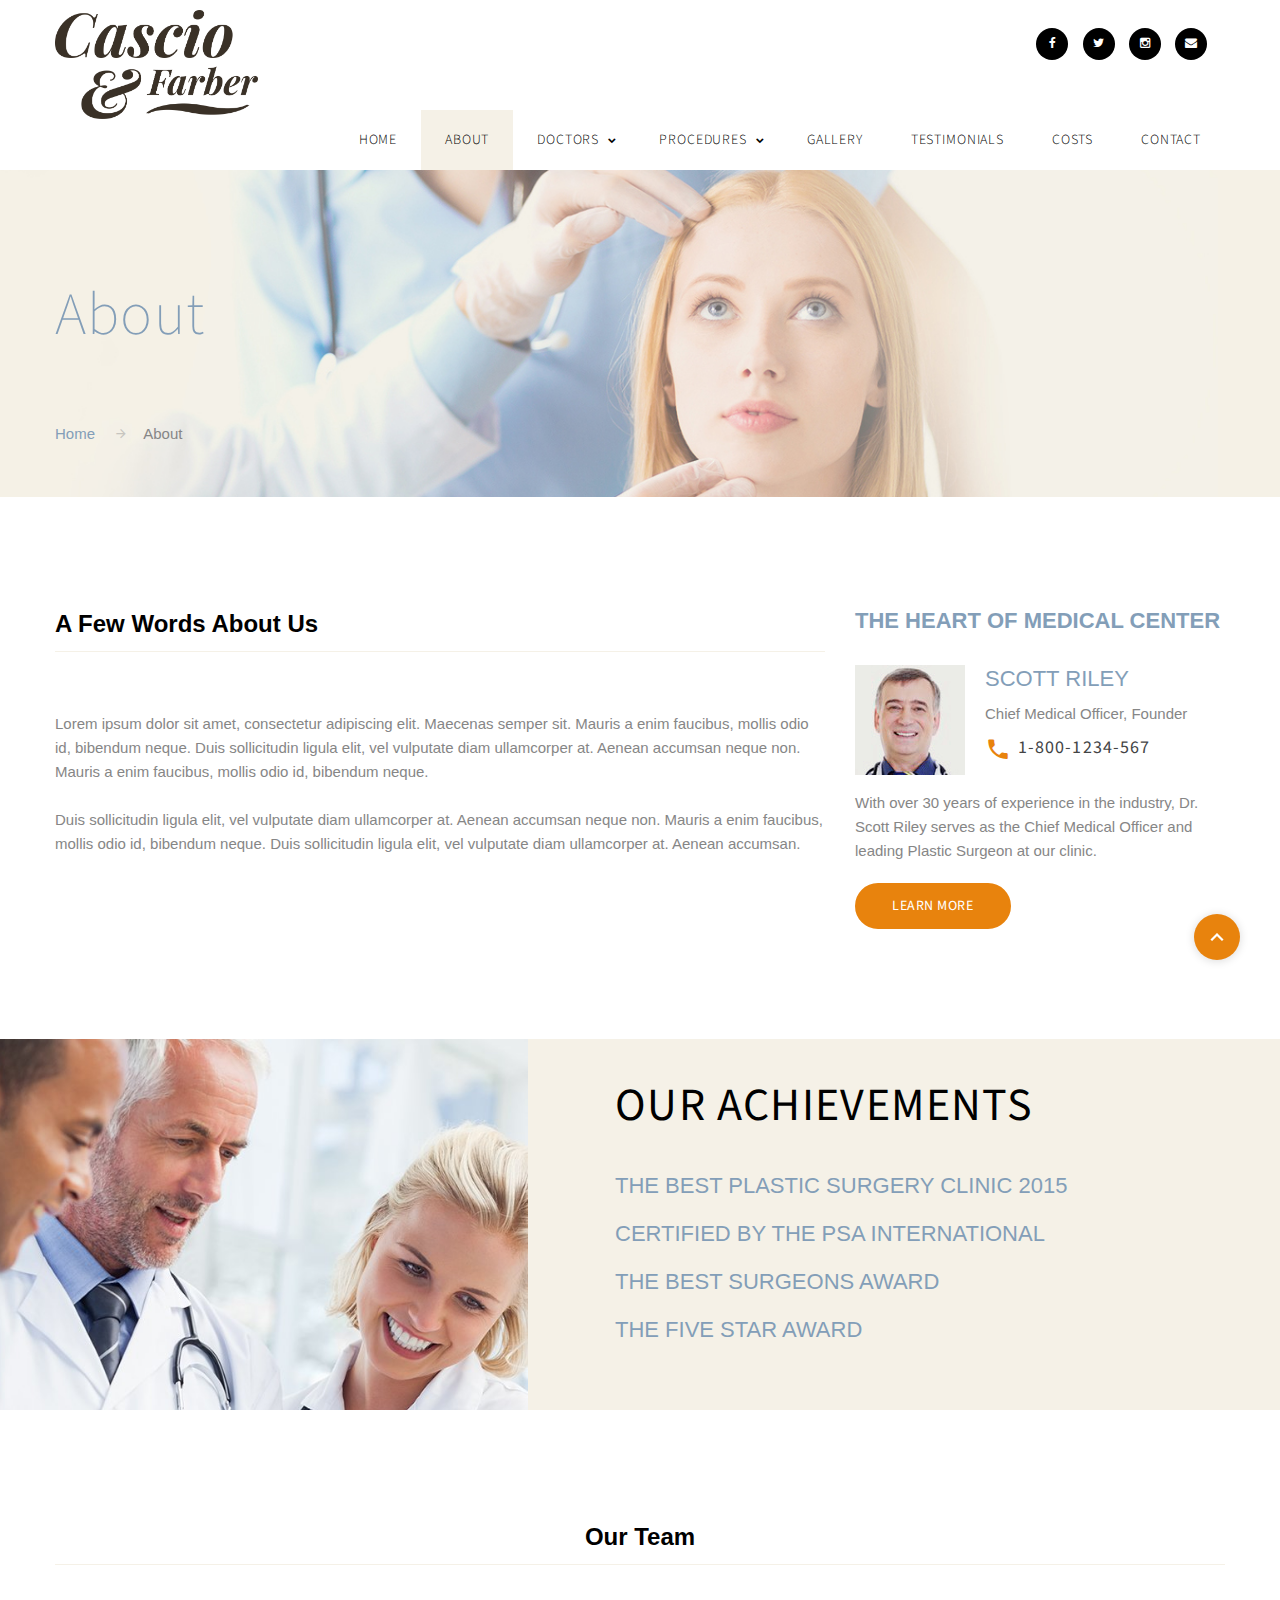
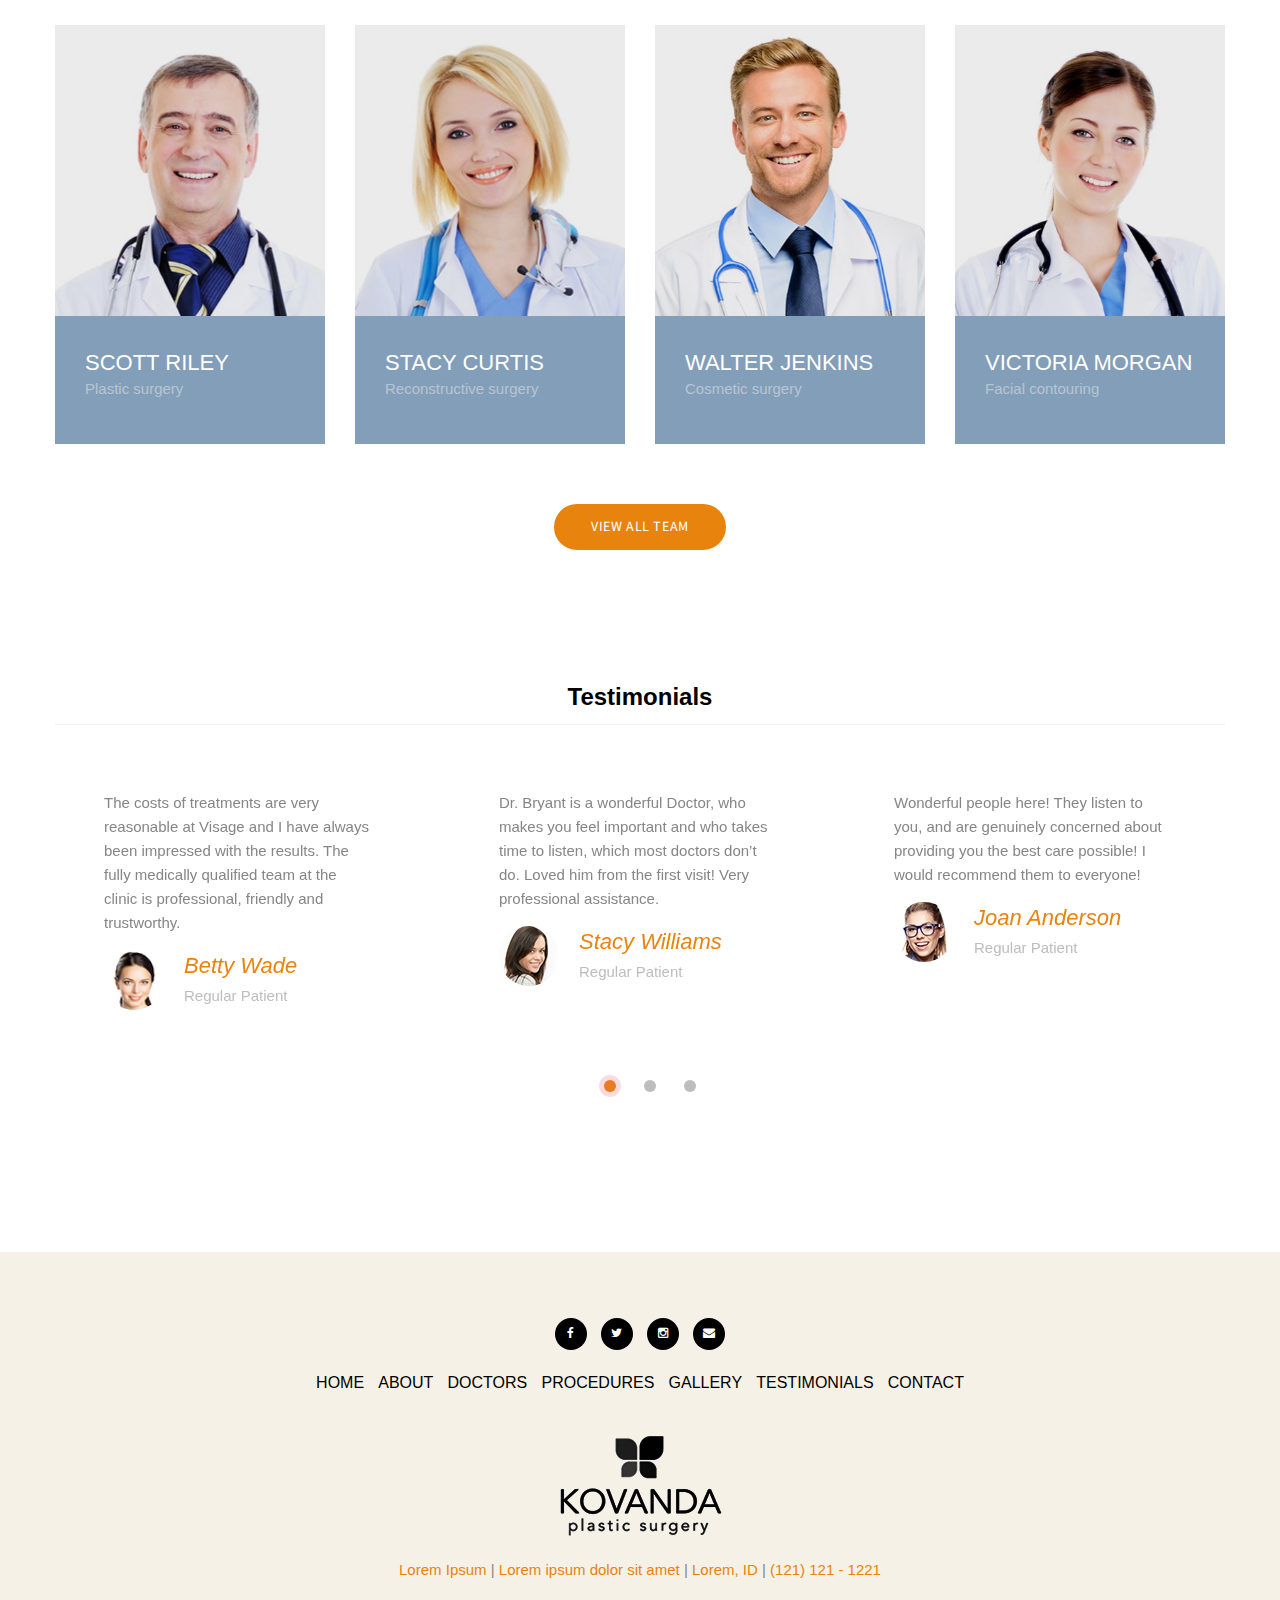
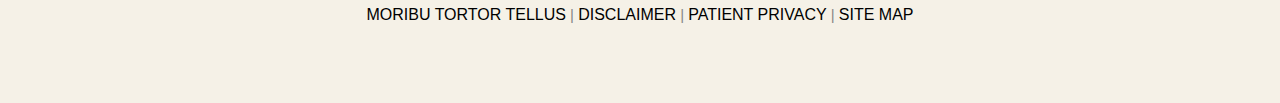
==== commit c0043ceb: "saving before trying some weird profile stuff" ====
--- a/about.html
+++ b/about.html
@@ -161,16 +161,15 @@
         <section class="text-sm-left bg-white-liac">
           <div class="shell-wide">
             <div class="range range-xs-center">
-              <div class="cell-lg-5 cell-xl-4 section-90 section-md-122 context-md-dark bg-image-md-fullwidth-1 bg-image-md-fullwidth-1-left veil reveal-lg-block"></div>
-              <div class="cell-sm-10 cell-md-12 cell-lg-7 cell-xl-8 section-85">
+              <div class="cell-lg-5 cell-xl-4 section-66 context-md-dark bg-image-md-fullwidth-1 bg-image-md-fullwidth-1-left veil reveal-lg-block"></div>
+              <div class="cell-sm-10 cell-md-12 cell-lg-7 cell-xl-8-50 section-bottom-66 offset-top-41">
                 <div class="inset-md-left-60 inset-xl-left-100">
-                  <h2 style="color:#000">Our Achievements</h2>
+                  <h3 style="color:#000">Our Achievements</h2>
                   
-                  <div class="offset-sm-top-40 offset-top-70">
+                  <div class="offset-sm-top-40 offset-top-20">
                     <div class="range">
                       <div class="cell-md-12 cell-xl-9">
-                        <div class="range">
-                          <div class="cell-md-6 offset-md-top-50">
+                          <div class="offset-md-top-20">
                             <!-- Icon Box Type 2-->
                             <div class="unit unit-sm unit-sm-horizontal unit-spacing-sm text-sm-left unit-middle">
                               <div class="unit-body">
@@ -178,7 +177,7 @@
                               </div>
                             </div>
                           </div>
-                          <div class="cell-md-6 offset-md-top-50">
+                          <div class="offset-md-top-20">
                             <!-- Icon Box Type 2-->
                             <div class="unit unit-sm unit-sm-horizontal unit-spacing-sm text-sm-left unit-middle">
                               <div class="unit-body">
@@ -186,7 +185,7 @@
                               </div>
                             </div>
                           </div>
-                          <div class="cell-md-6 offset-md-top-50">
+                          <div class="offset-md-top-20">
                             <!-- Icon Box Type 2-->
                             <div class="unit unit-sm unit-sm-horizontal unit-spacing-sm text-sm-left unit-middle">
                               <div class="unit-body">
@@ -194,7 +193,7 @@
                               </div>                            
                             </div>
                           </div>
-                          <div class="cell-md-6 offset-md-top-50">
+                          <div class="offset-md-top-20">
                             <!-- Icon Box Type 2-->
                             <div class="unit unit-sm unit-sm-horizontal unit-spacing-sm text-sm-left unit-middle">
                               <div class="unit-body">
@@ -202,7 +201,6 @@
                               </div>
                             </div>
                           </div>
-                        </div>
                       </div>
                     </div>
                   </div>
--- a/css/style.css
+++ b/css/style.css
@@ -496,9 +496,6 @@
 }
 li { list-style-type:none;}
 
-::selection { background: #ff5e99; color: #FFFFFF; text-shadow: 0; }
-::-moz-selection { background: #ff5e99; color: #FFFFFF; }
-
 .footermenu li>a, .footermenu a{
   font-weight:300;
   color:#000;
@@ -8063,9 +8060,28 @@
   background-color: rgba(244,241,232,0.6);
   max-width: 500px;
 }
+.doctorbg{
+  padding: 15px;
+  margin:15px;
+  background-color: rgba(244,241,232,0.6);
+  border:1px solid #000;
+  max-width: 500px;
+  text-align: left;
+}
 
 .procedures > h5 > a{
   color:#839eb8;
+}
+.procedures > h5 > a {
+  color:#101010;
+}
+.professional-list{
+  padding:0;
+  text-align: left;
+  margin-left: 10px;
+}
+.professional-list li {
+  margin: 10px 0;
 }
 .right-border{
   border-right:none;
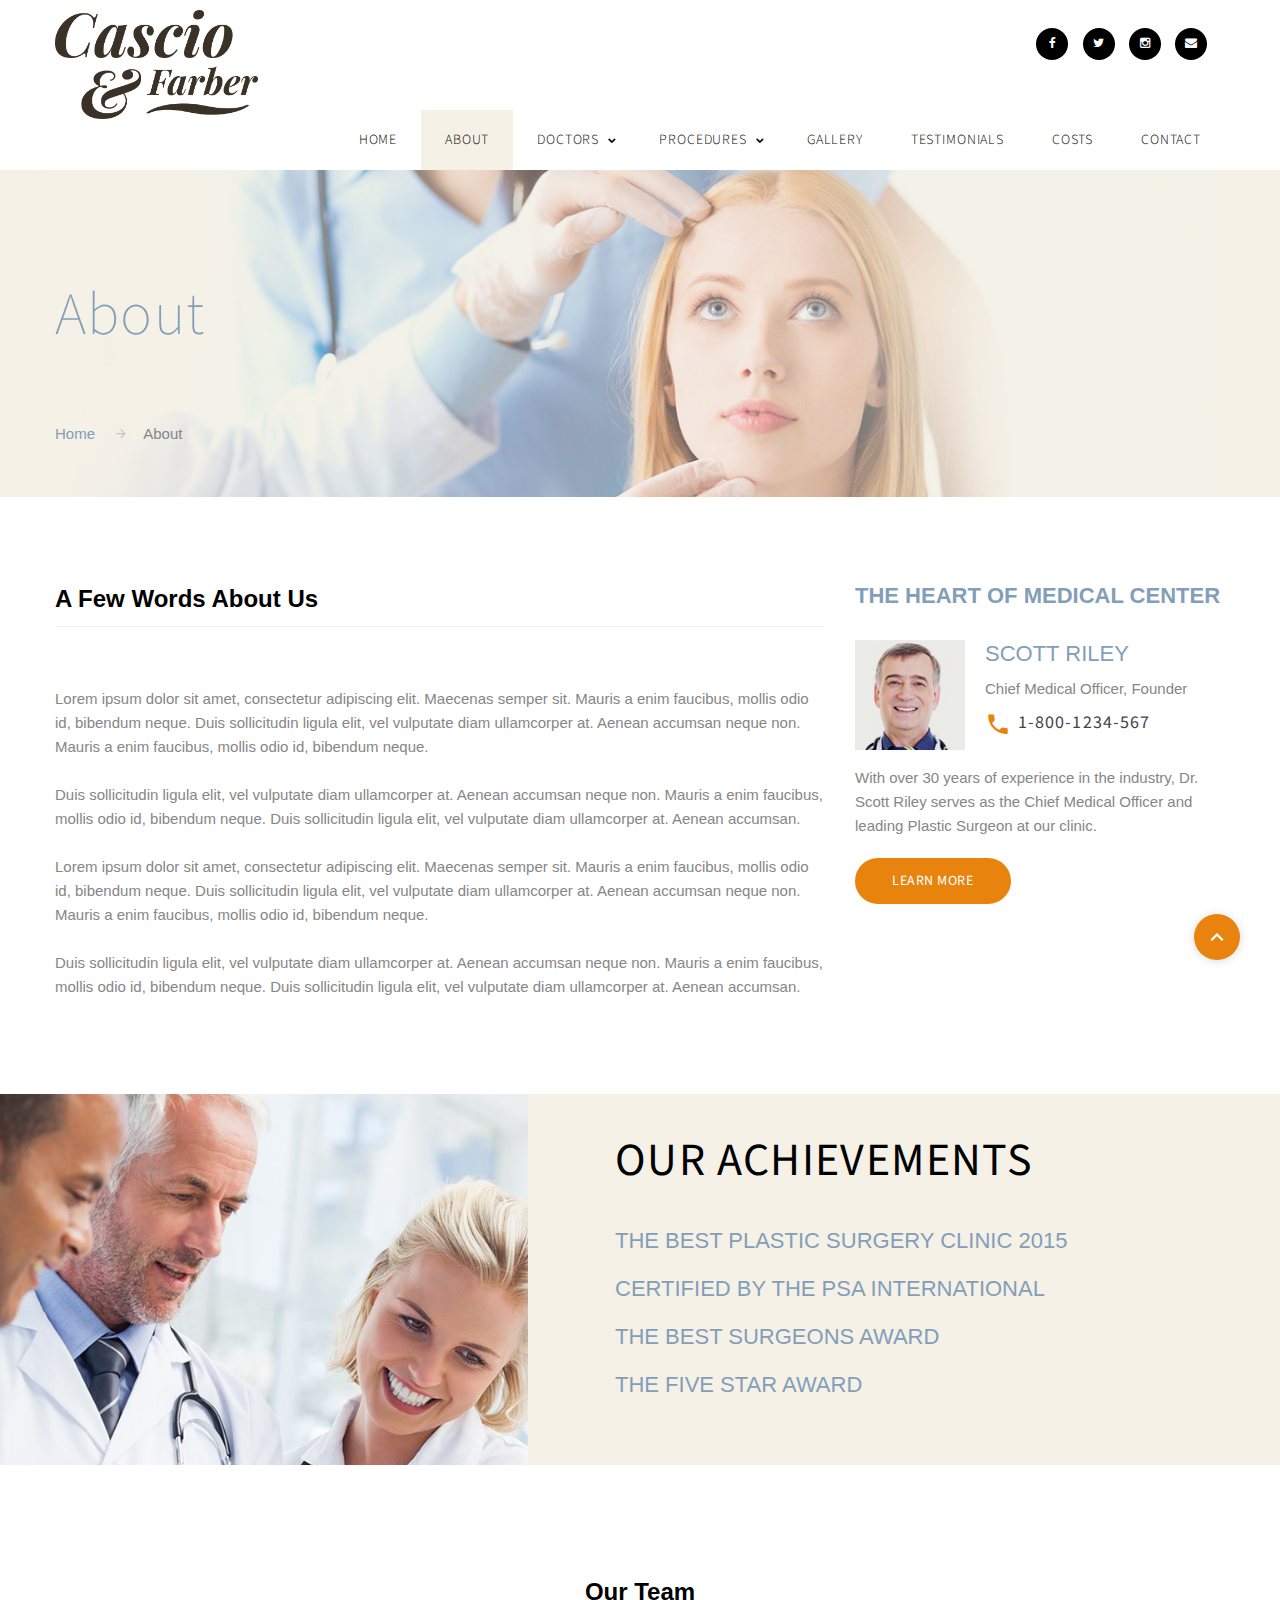
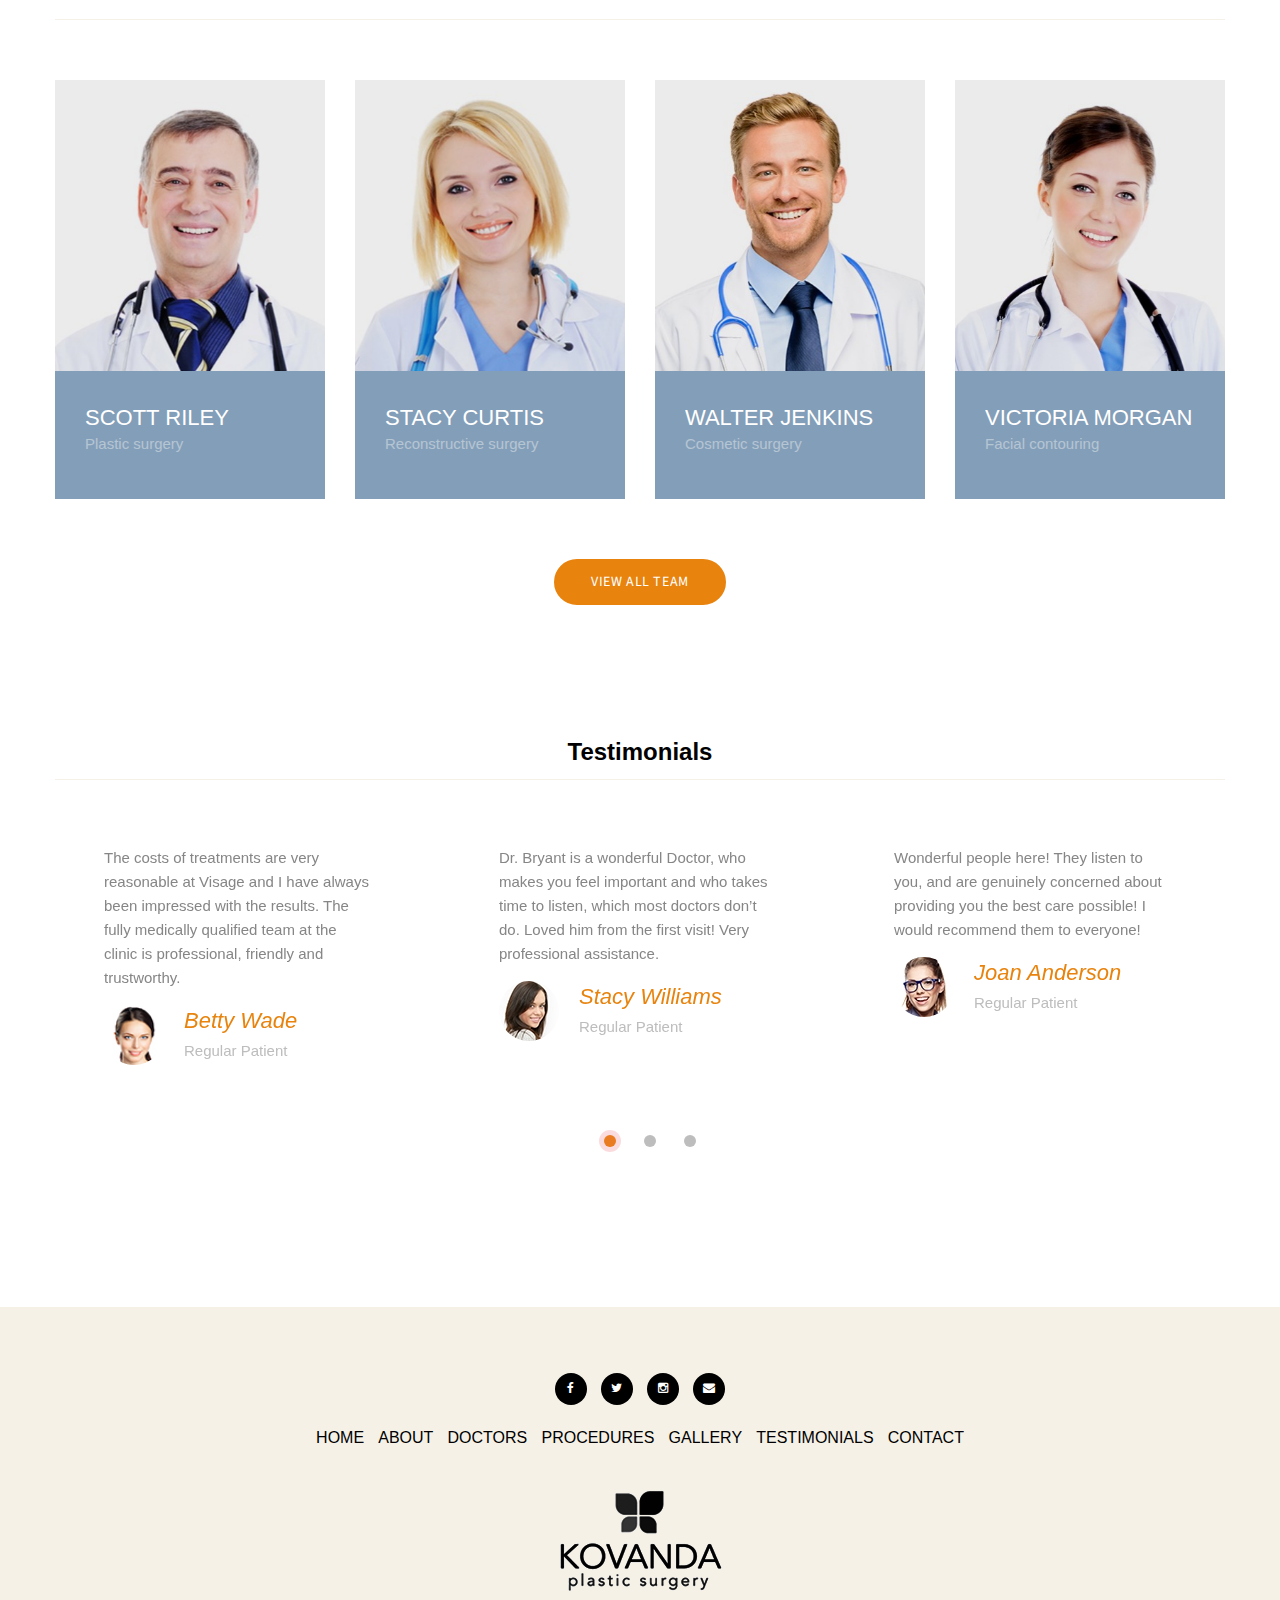
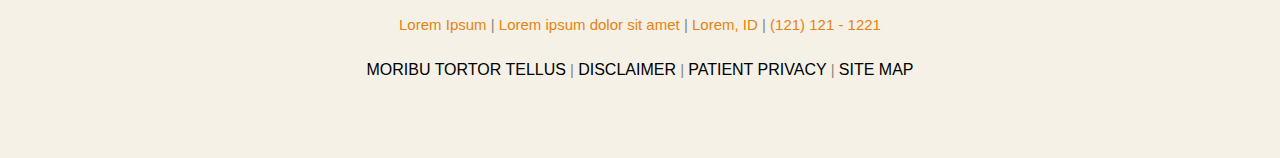
==== commit 84c860f3: "happy with team page" ====
--- a/about.html
+++ b/about.html
@@ -122,7 +122,7 @@
       <!-- Page Content-->
       <main class="page-content">
         <!-- a few words about us-->
-        <section class="section-98 section-sm-110 text-left">
+        <section class="section-85 text-left">
           <div class="shell">
             <div class="range range-xs-center">
               <div class="cell-xs-10 cell-md-8">
@@ -130,11 +130,12 @@
                 <hr class="text-subline">
                 <div class="offset-top-41 offset-lg-top-60">
                   <p>Lorem ipsum dolor sit amet, consectetur adipiscing elit. Maecenas semper sit. Mauris a enim faucibus, mollis odio id, bibendum neque. Duis sollicitudin ligula elit, vel vulputate diam ullamcorper at. Aenean accumsan neque non. Mauris a enim faucibus, mollis odio id, bibendum neque.<br><br>
+Duis sollicitudin ligula elit, vel vulputate diam ullamcorper at. Aenean accumsan neque non. Mauris a enim faucibus, mollis odio id, bibendum neque. Duis sollicitudin ligula elit, vel vulputate diam ullamcorper at. Aenean accumsan.<br><br>Lorem ipsum dolor sit amet, consectetur adipiscing elit. Maecenas semper sit. Mauris a enim faucibus, mollis odio id, bibendum neque. Duis sollicitudin ligula elit, vel vulputate diam ullamcorper at. Aenean accumsan neque non. Mauris a enim faucibus, mollis odio id, bibendum neque.<br><br>
 Duis sollicitudin ligula elit, vel vulputate diam ullamcorper at. Aenean accumsan neque non. Mauris a enim faucibus, mollis odio id, bibendum neque. Duis sollicitudin ligula elit, vel vulputate diam ullamcorper at. Aenean accumsan.</p>
                 </div>
               </div>
               <div class="cell-xs-10 cell-md-4 offset-top-41 offset-md-top-0">
-                <h5 style="font-weight:900;">the heart of medical center</h5>
+                <h5 style="font-weight:900;">The heart of medical center</h5>
                 <div class="offset-top-30">
                   <div class="unit unit-xl-horizontal unit-lg-horizontal unit-md-vertical unit-sm-horizontal unit-xs-horizontal unit-spacing-sm">
                     <div class="unit-left"><img src="images/users/user-scott-riley-110x110.jpg" width="110" height="110" alt="" class="img-responsive"/>
--- a/css/style.css
+++ b/css/style.css
@@ -8062,11 +8062,10 @@
 }
 .doctorbg{
   padding: 15px;
-  margin:15px;
-  background-color: rgba(244,241,232,0.6);
-  border:1px solid #000;
-  max-width: 500px;
-  text-align: left;
+  margin:200px 15px 15px 15px;
+  background-color: rgba(244,241,232,0.8);
+  border:1px solid #839eb8;
+  text-align: center;
 }
 
 .procedures > h5 > a{
@@ -8085,6 +8084,20 @@
 }
 .right-border{
   border-right:none;
+}
+.video-container {
+  position:relative;
+  padding-bottom:56.25%;
+  padding-top:30px;
+  height:0;
+  overflow:hidden;
+}
+.video-container iframe, .video-container object, .video-container embed {
+  position:absolute;
+  top:0;
+  left:0;
+  width:100%;
+  height:100%;
 }
 @media (min-width: 768px) {
   .shell,
@@ -11750,8 +11763,8 @@
 .open > .btn-primary.dropdown-toggle:focus,
 .open > .btn-primary.dropdown-toggle.focus {
   color: #fff;
-  background-color: #e41c2a;
-  border-color: #e41c2a;
+  background-color: #f39931;
+  border-color: #f39931;
 }
 
 .btn-primary.disabled, .btn-primary[disabled],
@@ -11767,8 +11780,8 @@
 
 .btn-java {
   color: #fff;
-  background-color: #839eb8;
-  border-color: #839eb8;
+  background-color: #5e7d9a;
+  border-color: #5e7d9a;
 }
 
 .btn-java:focus, .btn-java.focus, .btn-java:hover, .btn-java:active, .btn-java.active,
@@ -24241,6 +24254,7 @@
 
 /*# sourceMappingURL=materialdesignicons.css.map */
 /** 2.16 Thumbnail Addons */
+
 .thumbnail-custom, .thumbnail-classic, .thumbnail-zoe, .thumbnail-winston, .thumbnail-josip, .thumbnail-janes, .thumbnail-apollo, .thumbnail-terry, .thumbnail-rayen, .thumbnail-custom > figure, .thumbnail-classic > figure, .thumbnail-zoe > figure, .thumbnail-winston > figure, .thumbnail-josip > figure, .thumbnail-janes > figure, .thumbnail-apollo > figure, .thumbnail-terry > figure, .thumbnail-rayen > figure {
   position: relative;
   display: block;
@@ -24694,8 +24708,8 @@
 }
 
 .thumbnail-josip .btn-java:hover {
-  background: #5e7d9a;
-  border-color: #5e7d9a;
+  background: #445d75;
+  border-color: #445d75;
 }
 
 .thumbnail-josip-title, .thumbnail-josip p {
@@ -29886,6 +29900,10 @@
 
 html .page .offset-top-130 {
   margin-top: 130px;
+}
+
+html .page .offset-top-200 {
+  margin-top: 200px;
 }
 
 @media (min-width: 480px) {
